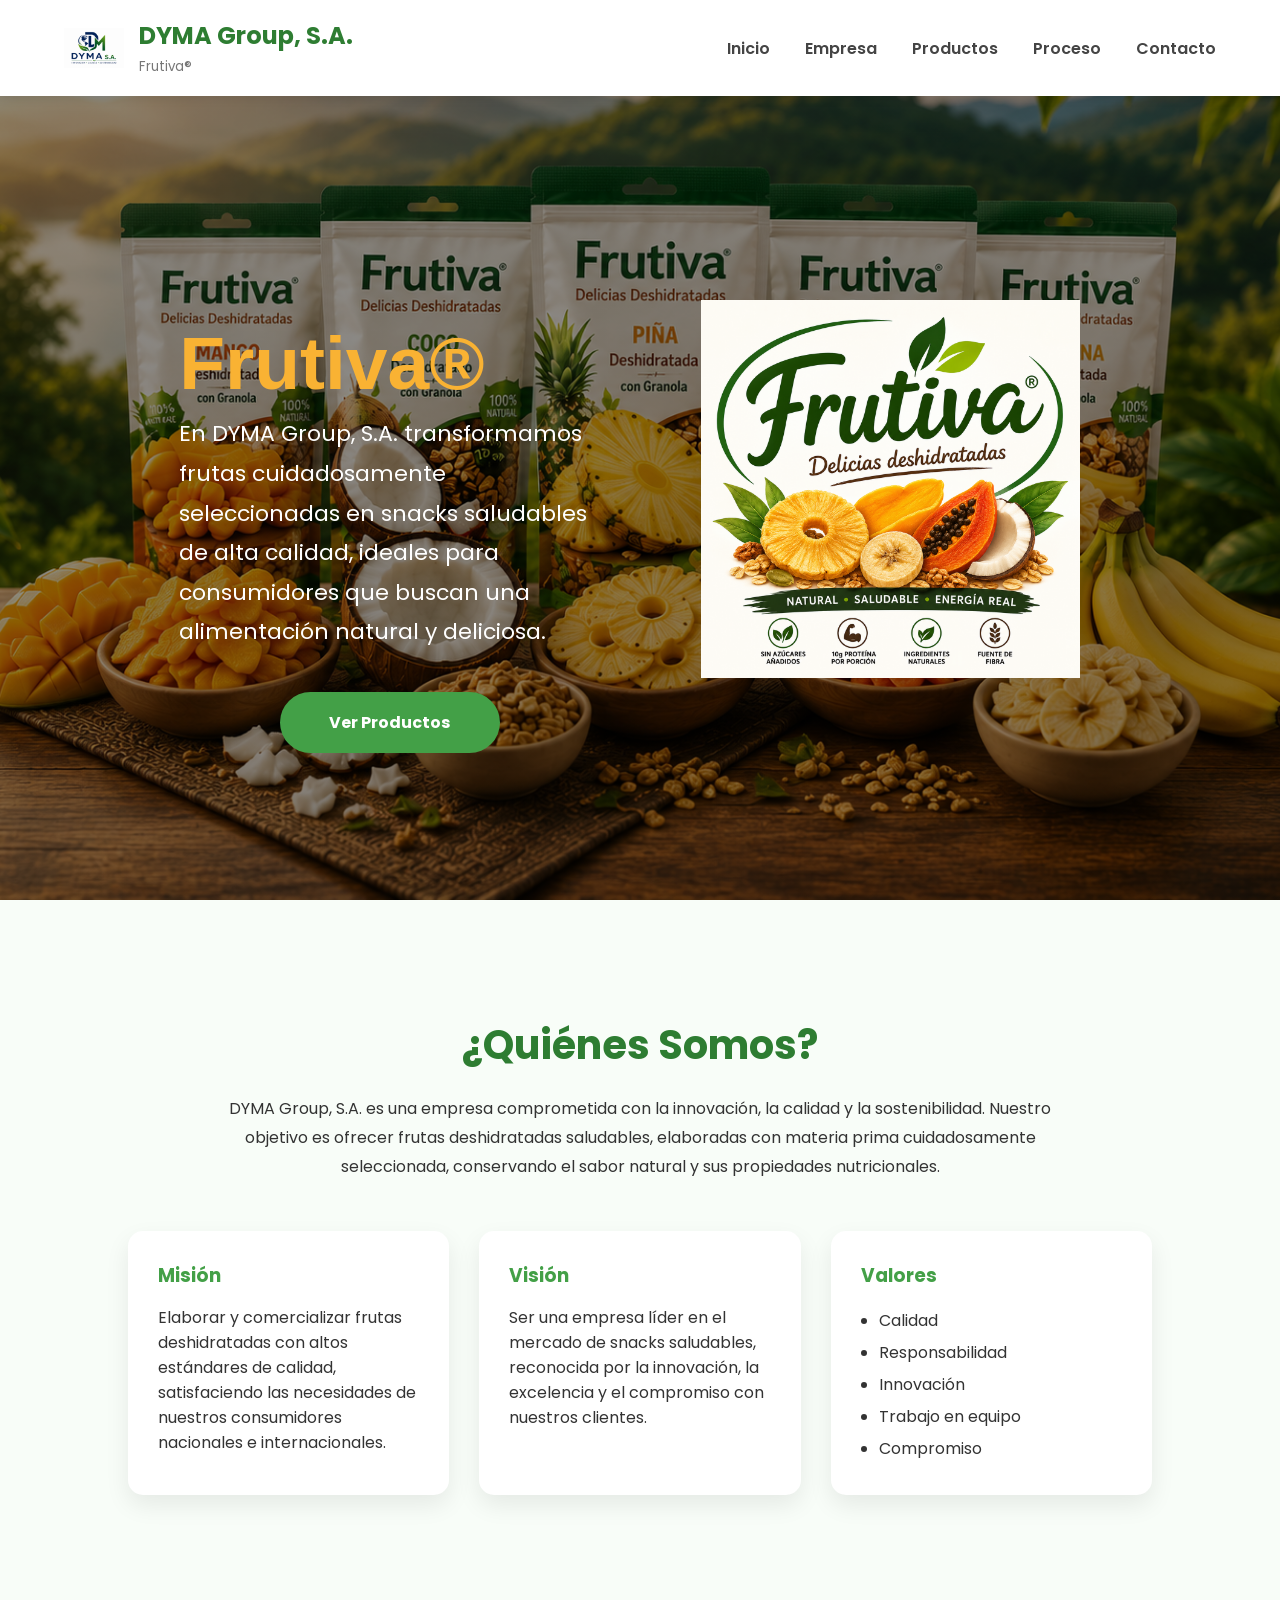
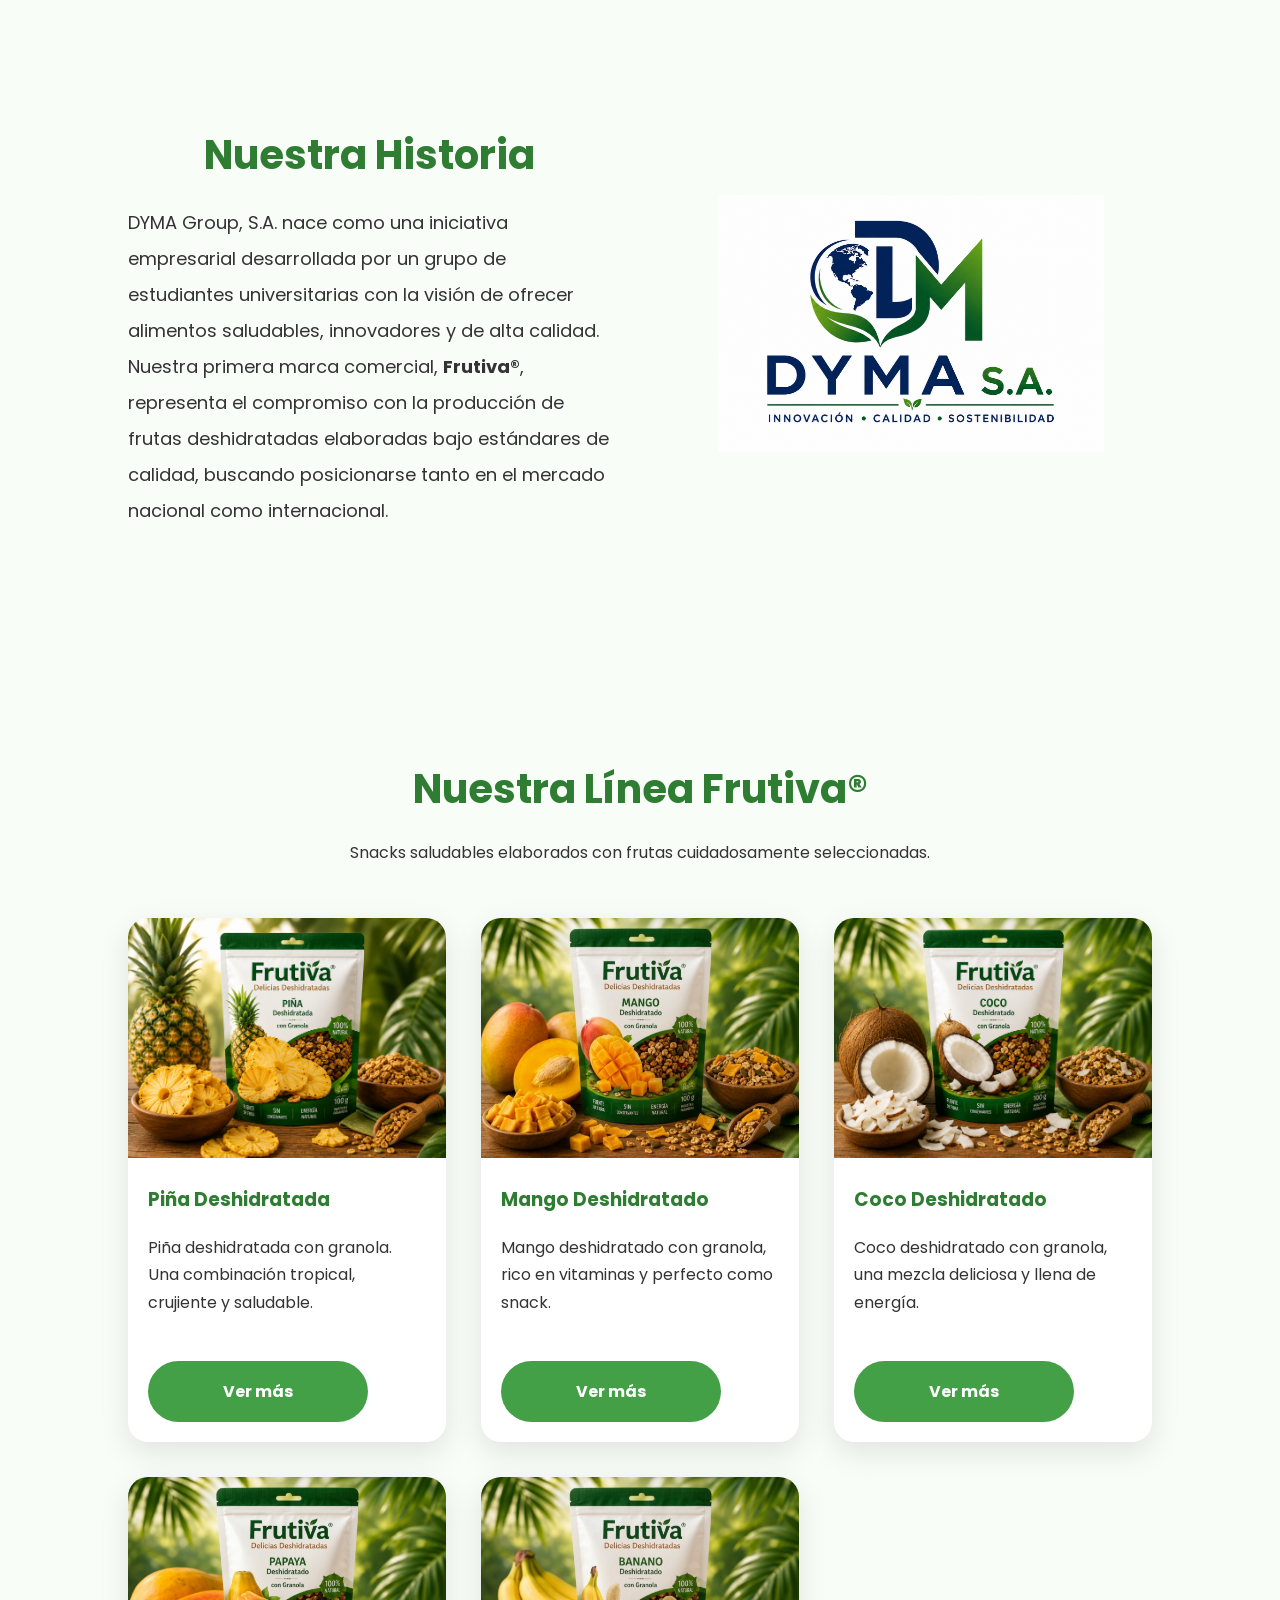
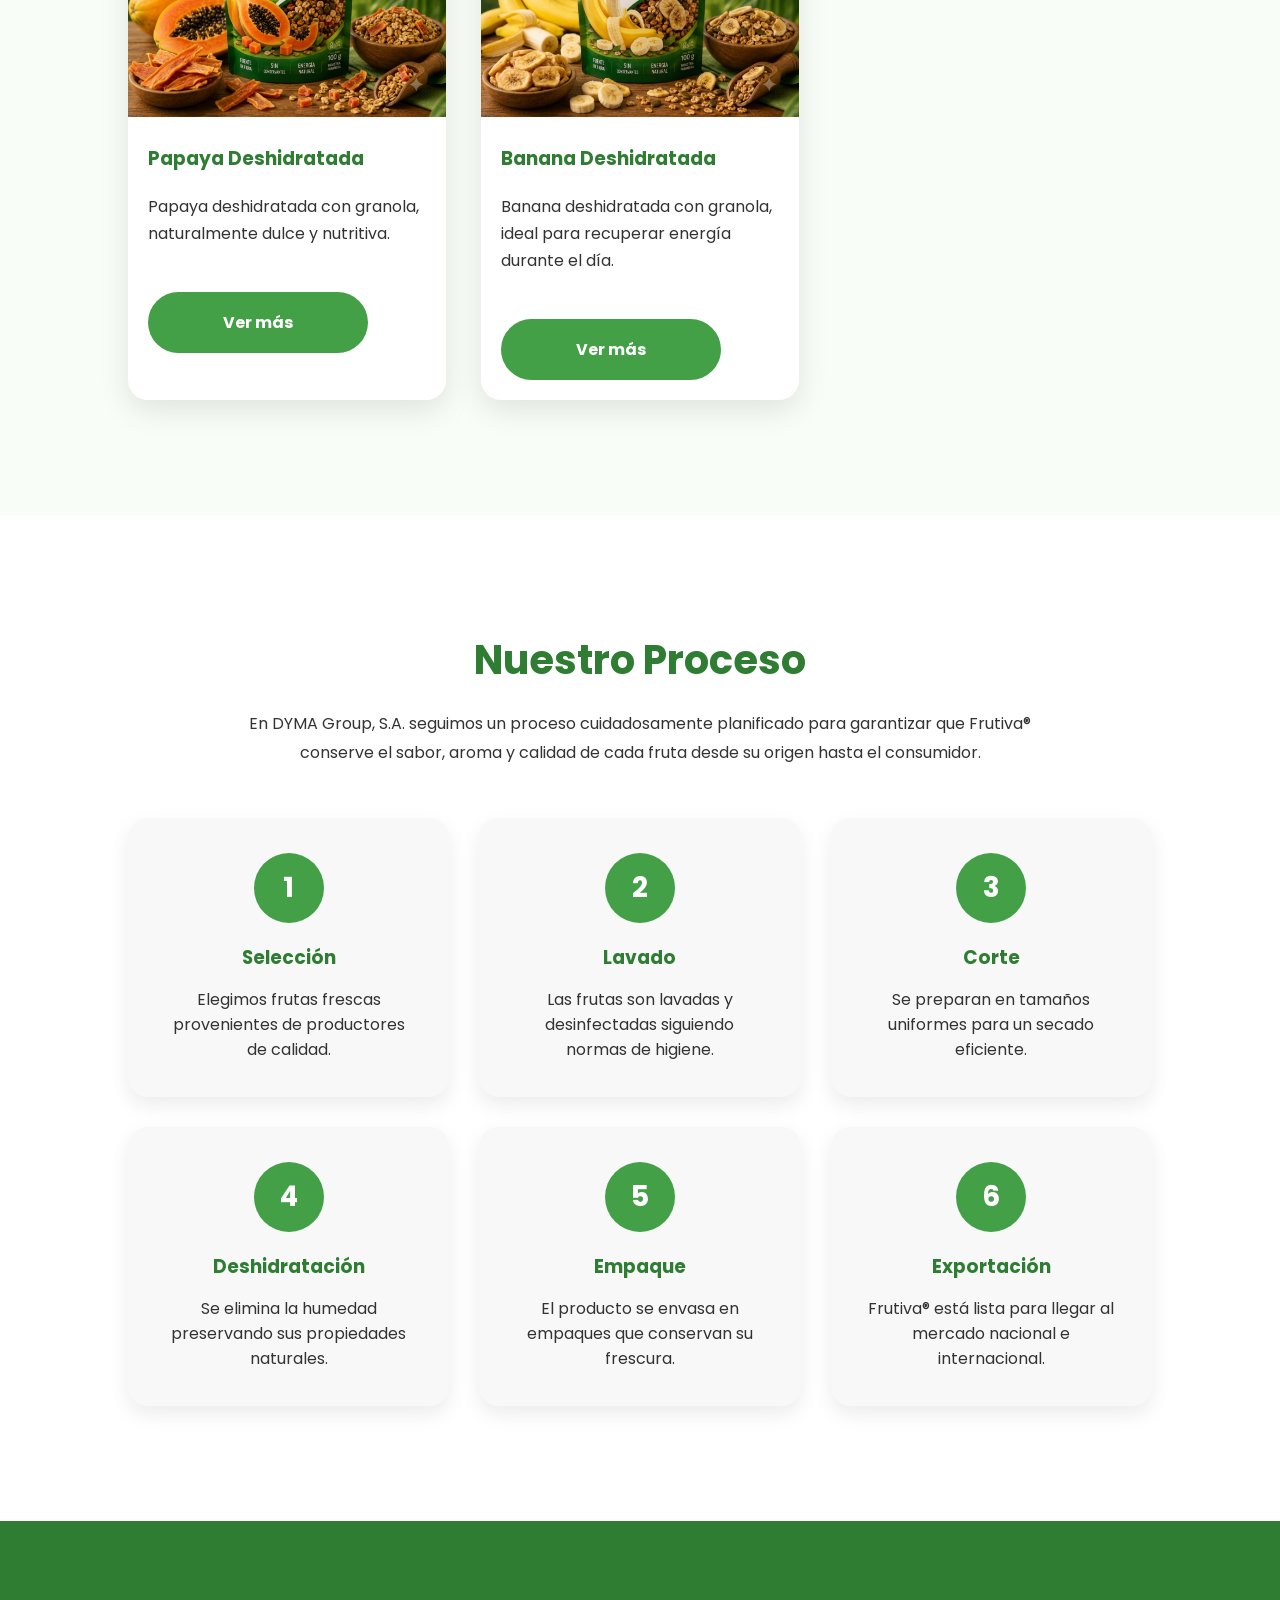
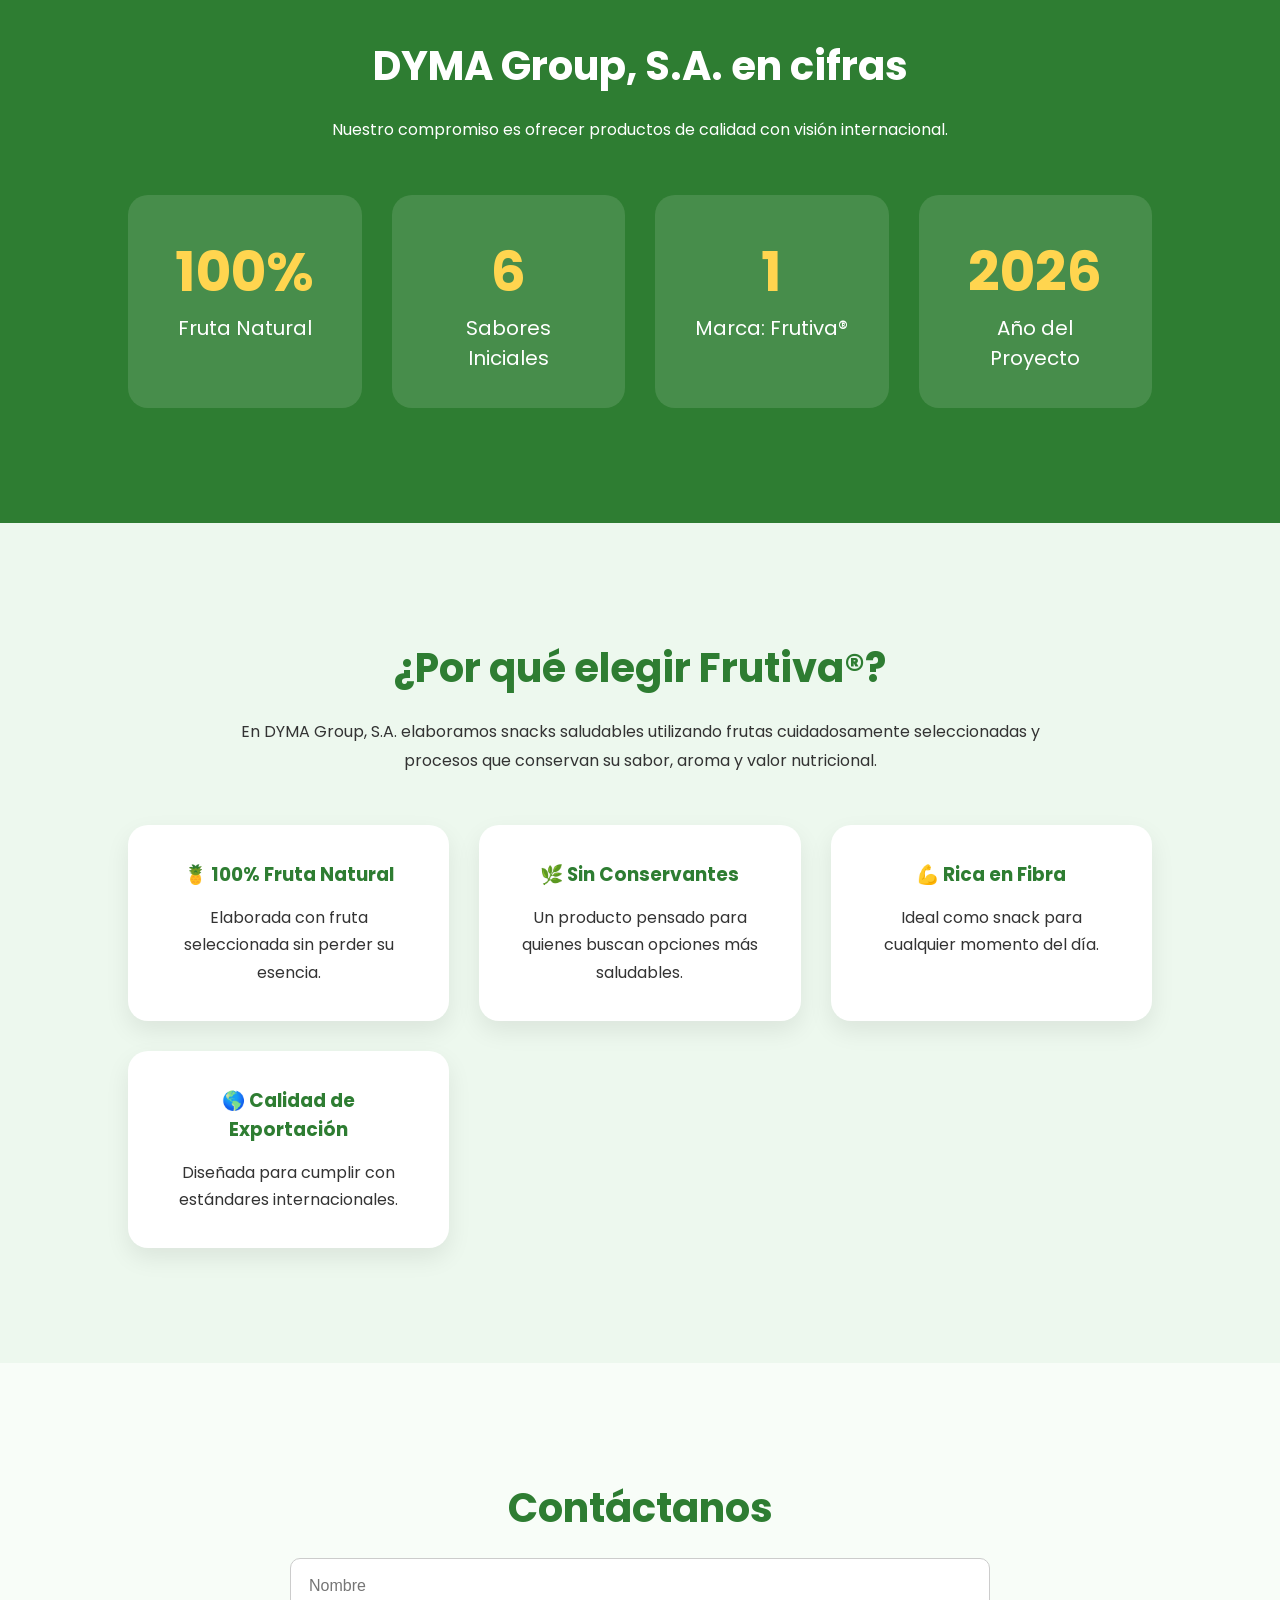
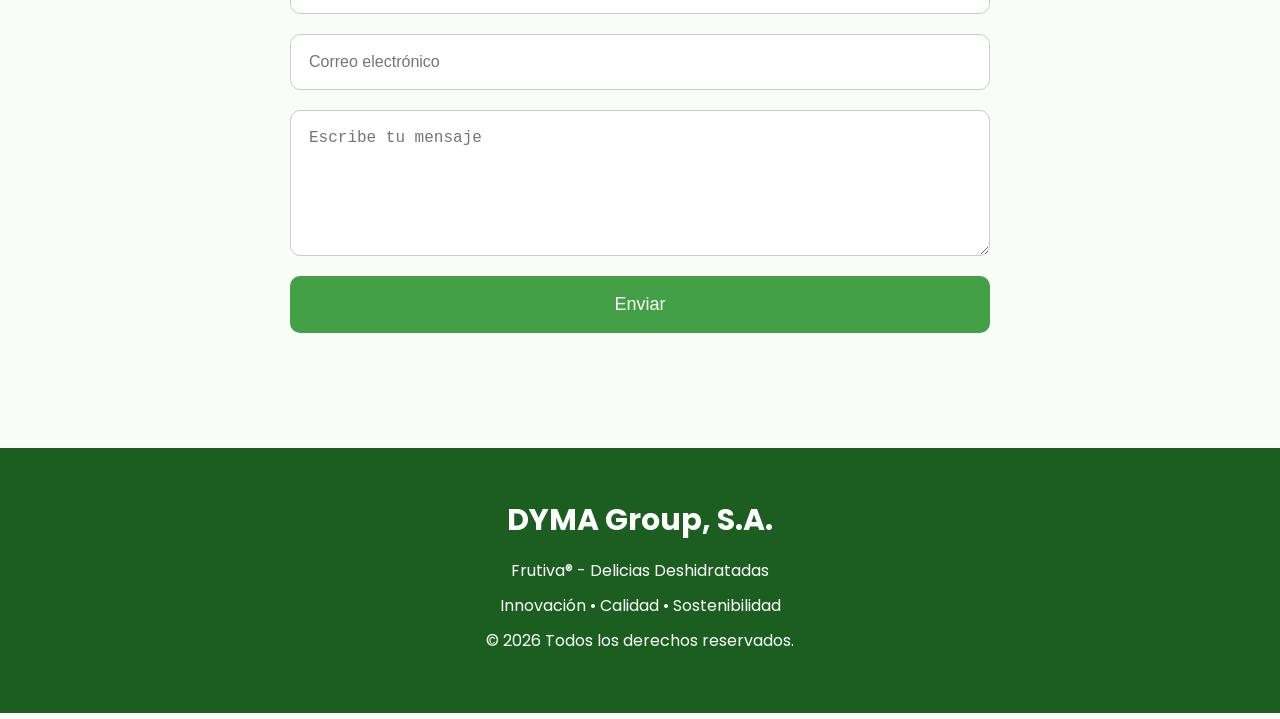
==== index.html @ 4344ac75 "Add files via upload" ====
<!DOCTYPE html>
<html lang="es">

<head>

    <meta charset="UTF-8">
    <meta name="viewport" content="width=device-width, initial-scale=1.0">

    <title>DYMA Group, S.A.</title>

    <!-- CSS -->
    <link rel="stylesheet" href="estilo.css">

    <!-- Google Fonts -->
    <link rel="preconnect" href="https://fonts.googleapis.com">
    <link rel="preconnect" href="https://fonts.gstatic.com" crossorigin>

    <link href="https://fonts.googleapis.com/css2?family=Poppins:wght@300;400;500;600;700&display=swap" rel="stylesheet">

</head>

<body>

    <!--==================== MENÚ ====================-->

    <header>

        <nav class="navbar">

            <div class="logo">

    <img src="img/logo.png" alt="DYMA Group">

    <div>

        <h2>DYMA Group, S.A.</h2>

        <small>Frutiva®</small>

    </div>

</div>
            </div>

            <ul>

<li><a href="#inicio">Inicio</a></li>

<li><a href="#empresa">Empresa</a></li>

<li><a href="#productos">Productos</a></li>

<li><a href="#proceso">Proceso</a></li>

<li><a href="#contacto">Contacto</a></li>

</ul>

        </nav>

    </header>

    <!--==================== HERO ====================-->

    <section class="hero" id="inicio">

    <div class="hero-contenido">

        <div class="hero-texto">

            <h1>Frutiva®</h1>

            <p>

                En DYMA Group, S.A. transformamos frutas cuidadosamente
                seleccionadas en snacks saludables de alta calidad,
                ideales para consumidores que buscan una alimentación
                natural y deliciosa.

            </p>

            <div class="hero-botones">

                <a href="#productos" class="boton">
                    Ver Productos
                </a>

            </div>

        </div>

        <div class="hero-imagen">

            <img src="img/Frutiva.png" alt="Logo DYMA">

        </div>

    </div>

</section>

    <!--==================== EMPRESA ====================-->

    <section class="empresa" id="empresa">

        <h2>¿Quiénes Somos?</h2>

        <p>

            DYMA Group, S.A. es una empresa comprometida con la innovación,
            la calidad y la sostenibilidad.

            Nuestro objetivo es ofrecer frutas deshidratadas saludables,
            elaboradas con materia prima cuidadosamente seleccionada,
            conservando el sabor natural y sus propiedades nutricionales.

        </p>

        <div class="contenedor">

            <div class="caja">

                <h3>Misión</h3>

                <p>

                    Elaborar y comercializar frutas deshidratadas con altos
                    estándares de calidad, satisfaciendo las necesidades de
                    nuestros consumidores nacionales e internacionales.

                </p>

            </div>

            <div class="caja">

                <h3>Visión</h3>

                <p>

                    Ser una empresa líder en el mercado de snacks saludables,
                    reconocida por la innovación, la excelencia y el compromiso
                    con nuestros clientes.

                </p>

            </div>

            <div class="caja">

                <h3>Valores</h3>

                <ul>

                    <li>Calidad</li>

                    <li>Responsabilidad</li>

                    <li>Innovación</li>

                    <li>Trabajo en equipo</li>

                    <li>Compromiso</li>

                </ul>

            </div>

        </div>

    </section><!--==================== HISTORIA ====================-->

<section class="historia">

    <div class="historia-texto">

        <h2>Nuestra Historia</h2>

        <p>

            DYMA Group, S.A. nace como una iniciativa empresarial desarrollada
            por un grupo de estudiantes universitarias con la visión de
            ofrecer alimentos saludables, innovadores y de alta calidad.

            Nuestra primera marca comercial, <strong>Frutiva®</strong>,
            representa el compromiso con la producción de frutas
            deshidratadas elaboradas bajo estándares de calidad, buscando
            posicionarse tanto en el mercado nacional como internacional.

        </p>

    </div>

    <div class="historia-imagen">

        <img src="img/logo.png" alt="DYMA Group">

    </div>

</section>

    <!--==================== PRODUCTOS ====================-->

    <section class="productos" id="productos">

    <h2>Nuestra Línea Frutiva®</h2>

    <p class="subtitulo">
        Snacks saludables elaborados con frutas cuidadosamente seleccionadas.
    </p>

    <div class="productos-grid">

    <div class="producto-card">
        <img src="img/pina.png" alt="Piña Deshidratada">
        <h3>Piña Deshidratada</h3>
        <p>Piña deshidratada con granola. Una combinación tropical, crujiente y saludable.</p>
        <a href="javascript:void(0)" class="boton">Ver más</a>
    </div>

    <div class="producto-card">
        <img src="img/mango.png" alt="Mango Deshidratado">
        <h3>Mango Deshidratado</h3>
        <p>Mango deshidratado con granola, rico en vitaminas y perfecto como snack.</p>
        <a href="javascript:void(0)" class="boton">Ver más</a>
    </div>

    <div class="producto-card">
        <img src="img/coco.png" alt="Coco Deshidratado">
        <h3>Coco Deshidratado</h3>
        <p>Coco deshidratado con granola, una mezcla deliciosa y llena de energía.</p>
        <a href="javascript:void(0)" class="boton">Ver más</a>
    </div>

    <div class="producto-card">
        <img src="img/papaya.png" alt="Papaya Deshidratada">
        <h3>Papaya Deshidratada</h3>
        <p>Papaya deshidratada con granola, naturalmente dulce y nutritiva.</p>
        <a href="javascript:void(0)" class="boton">Ver más</a>
    </div>

    <div class="producto-card">
        <img src="img/banana.png" alt="Banana Deshidratada">
        <h3>Banana Deshidratada</h3>
        <p>Banana deshidratada con granola, ideal para recuperar energía durante el día.</p>
        <a href="javascript:void(0)" class="boton">Ver más</a>
    </div>

</div>

</section><!--==================== PROCESO ====================-->
    
<section class="proceso" id="proceso">
    <h2>Nuestro Proceso</h2>

    <p>
        En DYMA Group, S.A. seguimos un proceso cuidadosamente planificado
        para garantizar que Frutiva® conserve el sabor, aroma y calidad
        de cada fruta desde su origen hasta el consumidor.
    </p>

    <div class="timeline">

        <div class="paso">
            <div class="numero">1</div>
            <h3>Selección</h3>
            <p>Elegimos frutas frescas provenientes de productores de calidad.</p>
        </div>

        <div class="paso">
            <div class="numero">2</div>
            <h3>Lavado</h3>
            <p>Las frutas son lavadas y desinfectadas siguiendo normas de higiene.</p>
        </div>

        <div class="paso">
            <div class="numero">3</div>
            <h3>Corte</h3>
            <p>Se preparan en tamaños uniformes para un secado eficiente.</p>
        </div>

        <div class="paso">
            <div class="numero">4</div>
            <h3>Deshidratación</h3>
            <p>Se elimina la humedad preservando sus propiedades naturales.</p>
        </div>

        <div class="paso">
            <div class="numero">5</div>
            <h3>Empaque</h3>
            <p>El producto se envasa en empaques que conservan su frescura.</p>
        </div>

        <div class="paso">
            <div class="numero">6</div>
            <h3>Exportación</h3>
            <p>Frutiva® está lista para llegar al mercado nacional e internacional.</p>
        </div>

    </div>

</section><!--==================== ESTADÍSTICAS ====================-->

<section class="estadisticas">

    <h2>DYMA Group, S.A. en cifras</h2>

    <p>
        Nuestro compromiso es ofrecer productos de calidad con visión internacional.
    </p>

    <div class="estadisticas-grid">

        <div class="estadistica">
            <h3>100%</h3>
            <span>Fruta Natural</span>
        </div>

        <div class="estadistica">
            <h3>6</h3>
            <span>Sabores Iniciales</span>
        </div>

        <div class="estadistica">
            <h3>1</h3>
            <span>Marca: Frutiva®</span>
        </div>

        <div class="estadistica">
            <h3>2026</h3>
            <span>Año del Proyecto</span>
        </div>

    </div>

</section>
<!--==================== BENEFICIOS ====================-->

<section class="beneficios">

    <h2>¿Por qué elegir Frutiva®?</h2>

    <p>
        En DYMA Group, S.A. elaboramos snacks saludables utilizando frutas
        cuidadosamente seleccionadas y procesos que conservan su sabor,
        aroma y valor nutricional.
    </p>

    <div class="beneficios-grid">

        <div class="beneficio">
            <h3>🍍 100% Fruta Natural</h3>
            <p>
                Elaborada con fruta seleccionada sin perder su esencia.
            </p>
        </div>

        <div class="beneficio">
            <h3>🌿 Sin Conservantes</h3>
            <p>
                Un producto pensado para quienes buscan opciones más saludables.
            </p>
        </div>

        <div class="beneficio">
            <h3>💪 Rica en Fibra</h3>
            <p>
                Ideal como snack para cualquier momento del día.
            </p>
        </div>

        <div class="beneficio">
            <h3>🌎 Calidad de Exportación</h3>
            <p>
                Diseñada para cumplir con estándares internacionales.
            </p>
        </div>


</section>

    <!--==================== CONTACTO ====================-->

    <section class="contacto" id="contacto">

        <h2>Contáctanos</h2>

        <form>

            <input type="text" placeholder="Nombre">

            <input type="email" placeholder="Correo electrónico">

            <textarea rows="6" placeholder="Escribe tu mensaje"></textarea>

            <button>Enviar</button>

        </form>

    </section>

    <!--==================== FOOTER ====================-->

<footer>

    <h3>DYMA Group, S.A.</h3>

    <p>Frutiva® - Delicias Deshidratadas</p>

    <p>
        Innovación • Calidad • Sostenibilidad
    </p>

    <p>

        © 2026 Todos los derechos reservados.

    </p>

</footer>

</body>

</html>
---- estilo.css ----
/* ===========================
   ESTILOS GENERALES
=========================== */

*{
    margin:0;
    padding:0;
    box-sizing:border-box;
}

html{
    scroll-behavior:smooth;
}

body{
    font-family:'Poppins', sans-serif;
    background:#f8fdf8;
    color:#333;
}

/* ===========================
   MENÚ
=========================== */

header{
    position:fixed;
    top:0;
    width:100%;
    background:white;
    box-shadow:0 2px 10px rgba(0,0,0,.1);
    z-index:1000;
}

.navbar{
    width:90%;
    max-width:1200px;
    margin:auto;
    display:flex;
    justify-content:space-between;
    align-items:center;
    padding:18px 0;
}

.logo h2{
    color:#2e7d32;
}

.navbar ul{
    list-style:none;
    display:flex;
    gap:35px;
}

.navbar a{
    text-decoration:none;
    color:#444;
    font-weight:600;
    transition:.3s;
}

.navbar a:hover{
    color:#43a047;
}

/* ===========================
   HERO
=========================== */

.hero{
    height:100vh;

    padding-top:200px;

    background:
    linear-gradient(rgba(0,0,0,.45),rgba(0,0,0,.45)),
    url("img/banner.png");

    background-size:cover;
    background-position:center;

    display:flex;
    justify-content:center;
    align-items:center;
    text-align:center;

    color:white;
}

.hero-texto{
    max-width:750px;
    margin-top:90px;
}

.hero h1{

    font-family:'Montserrat', sans-serif;

    font-size:48px;

    font-weight:800;

    color:#F9B233;

    line-height:1.1;

    margin-bottom:30px;

}

.hero h2{
    color:#FFD54F;
    margin:36px 0;
}

.hero p{

    font-family:'Poppins', sans-serif;

    font-size:22px;

    line-height:1.8;

    color:#ffffff;

    max-width:620px;

    margin:0 auto;

}

.boton{

    display:inline-block;

    padding:18px 40px;

    background:#43A047;

    color:white;

    text-decoration:none;

    border-radius:40px;

    font-weight:bold;

    min-width:220px;

    text-align:center;

    transition:.3s;

}

.boton:hover{
    background:#2E7D32;
    transform:scale(1.05);
}

/* ===========================
   SECCIONES
=========================== */

section{
    padding:115px 10%;
}

section h2{
    text-align:center;
    color:#2E7D32;
    font-size:40px;
    margin-bottom:20px;
}

section>p{
    text-align:center;
    max-width:850px;
    margin:auto;
    line-height:1.8;
    margin-bottom:50px;
}

/* ===========================
   EMPRESA
=========================== */

.contenedor{
    display:grid;
    grid-template-columns:repeat(auto-fit,minmax(280px,1fr));
    gap:30px;
}

.caja{
    background:white;
    border-radius:15px;
    padding:30px;
    box-shadow:0 10px 25px rgba(0,0,0,.08);
    transition:.3s;
}

.caja:hover{
    transform:translateY(-8px);
}

.caja h3{
    color:#43A047;
    margin-bottom:15px;
}

.caja ul{
    margin-left:18px;
    line-height:2;
}

/* ===========================
   PRODUCTOS
=========================== */

.contenedor-productos{
    display:grid;
    grid-template-columns:repeat(auto-fit,minmax(220px,1fr));
    gap:30px;
}

.producto{
    background:white;
    border-radius:20px;
    padding:40px;
    text-align:center;
    font-size:55px;
    box-shadow:0 10px 25px rgba(0,0,0,.08);
    transition:.3s;
}

.producto h3{
    margin-top:20px;
    font-size:25px;
    color:#2E7D32;
}

.producto:hover{
    transform:translateY(-10px) scale(1.03);
}

/* ===========================
   CONTACTO
=========================== */

form{
    max-width:700px;
    margin:auto;
    display:flex;
    flex-direction:column;
    gap:20px;
}

input,
textarea{
    padding:18px;
    border-radius:10px;
    border:1px solid #ccc;
    font-size:16px;
}

button{
    padding:18px;
    border:none;
    background:#43A047;
    color:white;
    font-size:18px;
    border-radius:10px;
    cursor:pointer;
    transition:.3s;
}

button:hover{
    background:#2E7D32;
}

/* ===========================
   FOOTER
=========================== */

footer{
    background:#1B5E20;
    color:white;
    text-align:center;
    padding:50px 20px;
}

footer p{
    margin-top:10px;
}

/* ===========================
   RESPONSIVE
=========================== */

@media(max-width:768px){

.navbar{
    flex-direction:column;
    gap:15px;
}

.navbar ul{
    flex-wrap:wrap;
    justify-content:center;
}

.hero h1{
    font-size:50px;
}

.hero p{
    font-size:18px;
}

section h2{
    font-size:32px;
}

}

/*==========================
BENEFICIOS
==========================*/

.beneficios{

    background:#edf8ee;

}

.beneficios-grid{

    display:grid;

    grid-template-columns:repeat(auto-fit,minmax(250px,1fr));

    gap:30px;

    margin-top:50px;

}

.beneficio{

    background:white;

    padding:35px;

    border-radius:20px;

    text-align:center;

    transition:.4s;

    box-shadow:0 10px 25px rgba(0,0,0,.08);

}

.beneficio:hover{

    transform:translateY(-10px);

}

.beneficio h3{

    color:#2E7D32;

    margin-bottom:15px;

}

.beneficio p{

    line-height:1.7;

}

/*==========================
PROCESO
==========================*/

.proceso{

    background:white;

}

.timeline{

    display:grid;

    grid-template-columns:repeat(auto-fit,minmax(250px,1fr));

    gap:30px;

    margin-top:50px;

}

.paso{

    background:#f8f8f8;

    border-radius:20px;

    padding:35px;

    text-align:center;

    transition:.4s;

    box-shadow:0 8px 20px rgba(0,0,0,.08);

}

.paso:hover{

    transform:translateY(-10px);

}

.numero{

    width:70px;

    height:70px;

    margin:auto;

    border-radius:50%;

    background:#43A047;

    color:white;

    font-size:28px;

    font-weight:bold;

    display:flex;

    align-items:center;

    justify-content:center;

    margin-bottom:20px;

}

.paso h3{

    color:#2E7D32;

    margin-bottom:15px;

}

/*==========================
ESTADÍSTICAS
==========================*/

.estadisticas{

    background:#2E7D32;
    color:white;
    text-align:center;

}

.estadisticas h2{

    color:white;

}

.estadisticas-grid{

    display:grid;
    grid-template-columns:repeat(auto-fit,minmax(220px,1fr));
    gap:30px;
    margin-top:50px;

}

.estadistica{

    background:rgba(255,255,255,.12);
    padding:35px;
    border-radius:20px;
    transition:.3s;

}

.estadistica:hover{

    transform:scale(1.05);

}

.estadistica h3{

    font-size:55px;
    color:#FFD54F;

}

.estadistica span{

    font-size:20px;

}

/*==========================
LOGO
==========================*/

.logo{

    display:flex;

    align-items:center;

    gap:15px;

}

.logo img{

    width:60px;

    height:60px;

    object-fit:contain;

}

.logo small{

    color:#777;

}/*==========================
HISTORIA
==========================*/

.historia{

    display:grid;

    grid-template-columns:1fr 1fr;

    gap:60px;

    align-items:center;

}

.historia-texto p{

    line-height:2;

    font-size:18px;

}

.historia-imagen{

    text-align:center;

}

.historia-imagen img{

    width:80%;

    max-width:420px;

    transition:.4s;

}

.historia-imagen img:hover{

    transform:scale(1.05);

}

@media(max-width:768px){

.historia{

grid-template-columns:1fr;

}

}

/*==========================
NUEVO HERO
==========================*/

.hero-contenido{

    width:90%;
    max-width:1300px;

    display:grid;

    grid-template-columns:1fr 1fr;

    align-items:center;

    gap:80px;

}

.hero-texto{

    text-align:left;

}

.etiqueta{

    display:inline-block;

    background:#FFD54F;

    color:#222;

    padding:10px 20px;

    border-radius:30px;

    font-weight:600;

    margin-bottom:25px;

}

.hero-texto h1{

    font-size:75px;

    margin-bottom:10px;

}

.hero-texto h2{

    font-size:35px;

    margin-bottom:25px;

}

.hero-botones{

    display:flex;

    justify-content:center;

    gap:20px;

    margin-top:40px;

    flex-wrap:wrap;

}

.boton-secundario{

    padding:15px 35px;

    border:2px solid white;

    color:white;

    border-radius:35px;

    text-decoration:none;

    transition:.3s;

}

.boton-secundario:hover{

    background:white;

    color:#2E7D32;

}

.hero-imagen{

    text-align:center;

}

.hero-imagen img{

    width:90%;

    max-width:520px;

    animation:flotar 4s infinite ease-in-out;

}

@keyframes flotar{

0%{

transform:translateY(0);

}

50%{

transform:translateY(-15px);

}

100%{

transform:translateY(0);

}

}

@media(max-width:900px){

.hero-contenido{

grid-template-columns:1fr;

text-align:center;

}

.hero-texto{

text-align:center;

}

.hero-botones{

justify-content:center;

}

}

/*==========================
ELEGIRNOS
==========================*/

.elegirnos{

    background:#f5f7f4;

    text-align:center;

}

.elegirnos p{

    max-width:700px;

    margin:20px auto 50px;

}

.ventajas{

    display:grid;

    grid-template-columns:repeat(auto-fit,minmax(230px,1fr));

    gap:30px;

}

.ventaja{

    background:white;

    padding:35px;

    border-radius:20px;

    box-shadow:0 10px 25px rgba(0,0,0,.08);

    transition:.3s;

}

.ventaja:hover{

    transform:translateY(-10px);

}

.icono{

    font-size:50px;

    margin-bottom:20px;

}

.ventaja h3{

    color:#2E7D32;

    margin-bottom:15px;

}

/*==========================
PRODUCTOS PREMIUM
==========================*/

.subtitulo{

    text-align:center;
    margin-bottom:50px;

}

.productos-grid{

    display:grid;

    grid-template-columns:repeat(auto-fit,minmax(270px,1fr));

    gap:35px;

}

.producto-card{

    background:white;

    border-radius:20px;

    overflow:hidden;

    box-shadow:0 10px 30px rgba(0,0,0,.10);

    transition:.4s;

}

.producto-card:hover{

    transform:translateY(-12px);

}

.producto-card img{

    width:100%;

    height:240px;

    object-fit:cover;

}

.producto-card h3{

    color:#2E7D32;

    margin:20px;

}

.producto-card p{

    margin:0 20px 25px;

    line-height:1.7;

}

.producto-card .boton{

    margin:20px;

    display:inline-block;

}

/*==========================
FOOTER
==========================*/

footer{

    background:#1B5E20;

    color:white;

    text-align:center;

    padding:50px 20px;

}

footer h3{

    margin-bottom:15px;

    font-size:30px;

}

footer p{

    margin:10px 0;

}.hero-botones{
    width: 100%;
    display: flex;
    justify-content: center;
    align-items: center;
    margin-top: 40px;
}
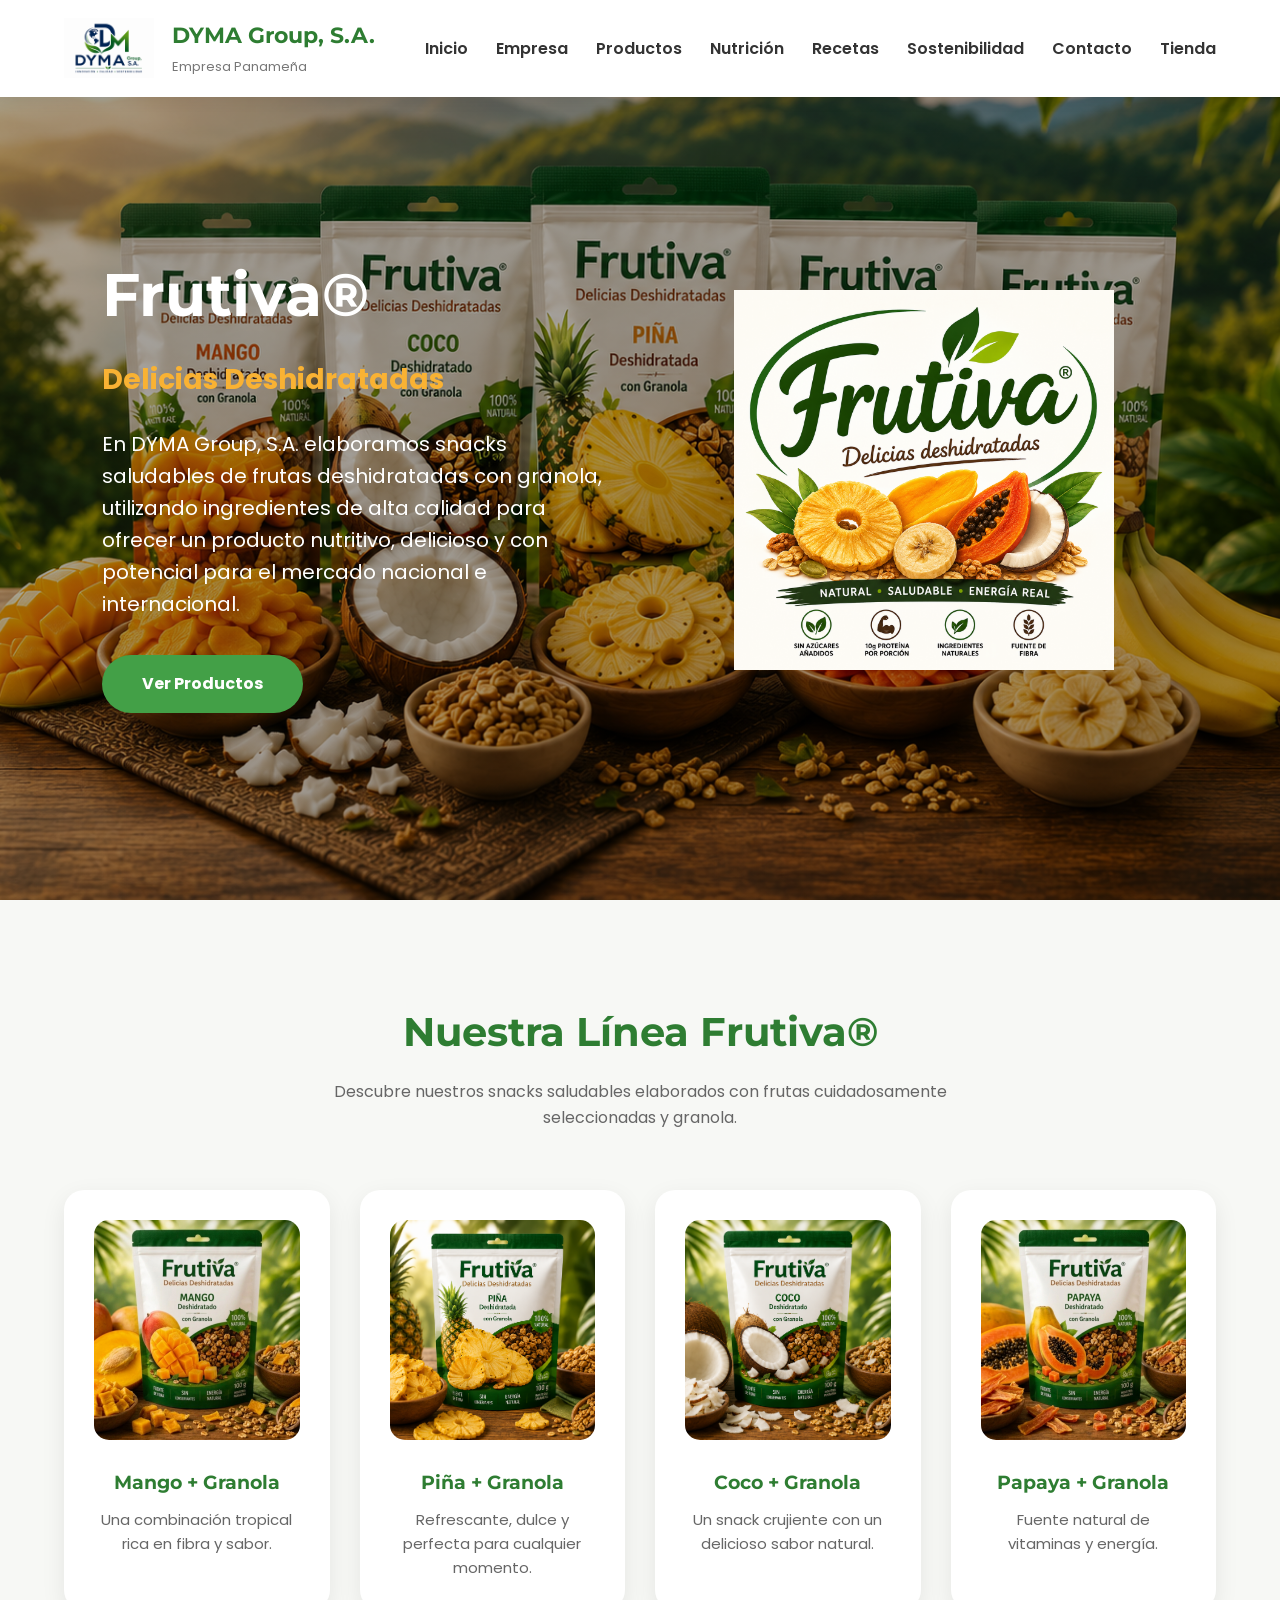
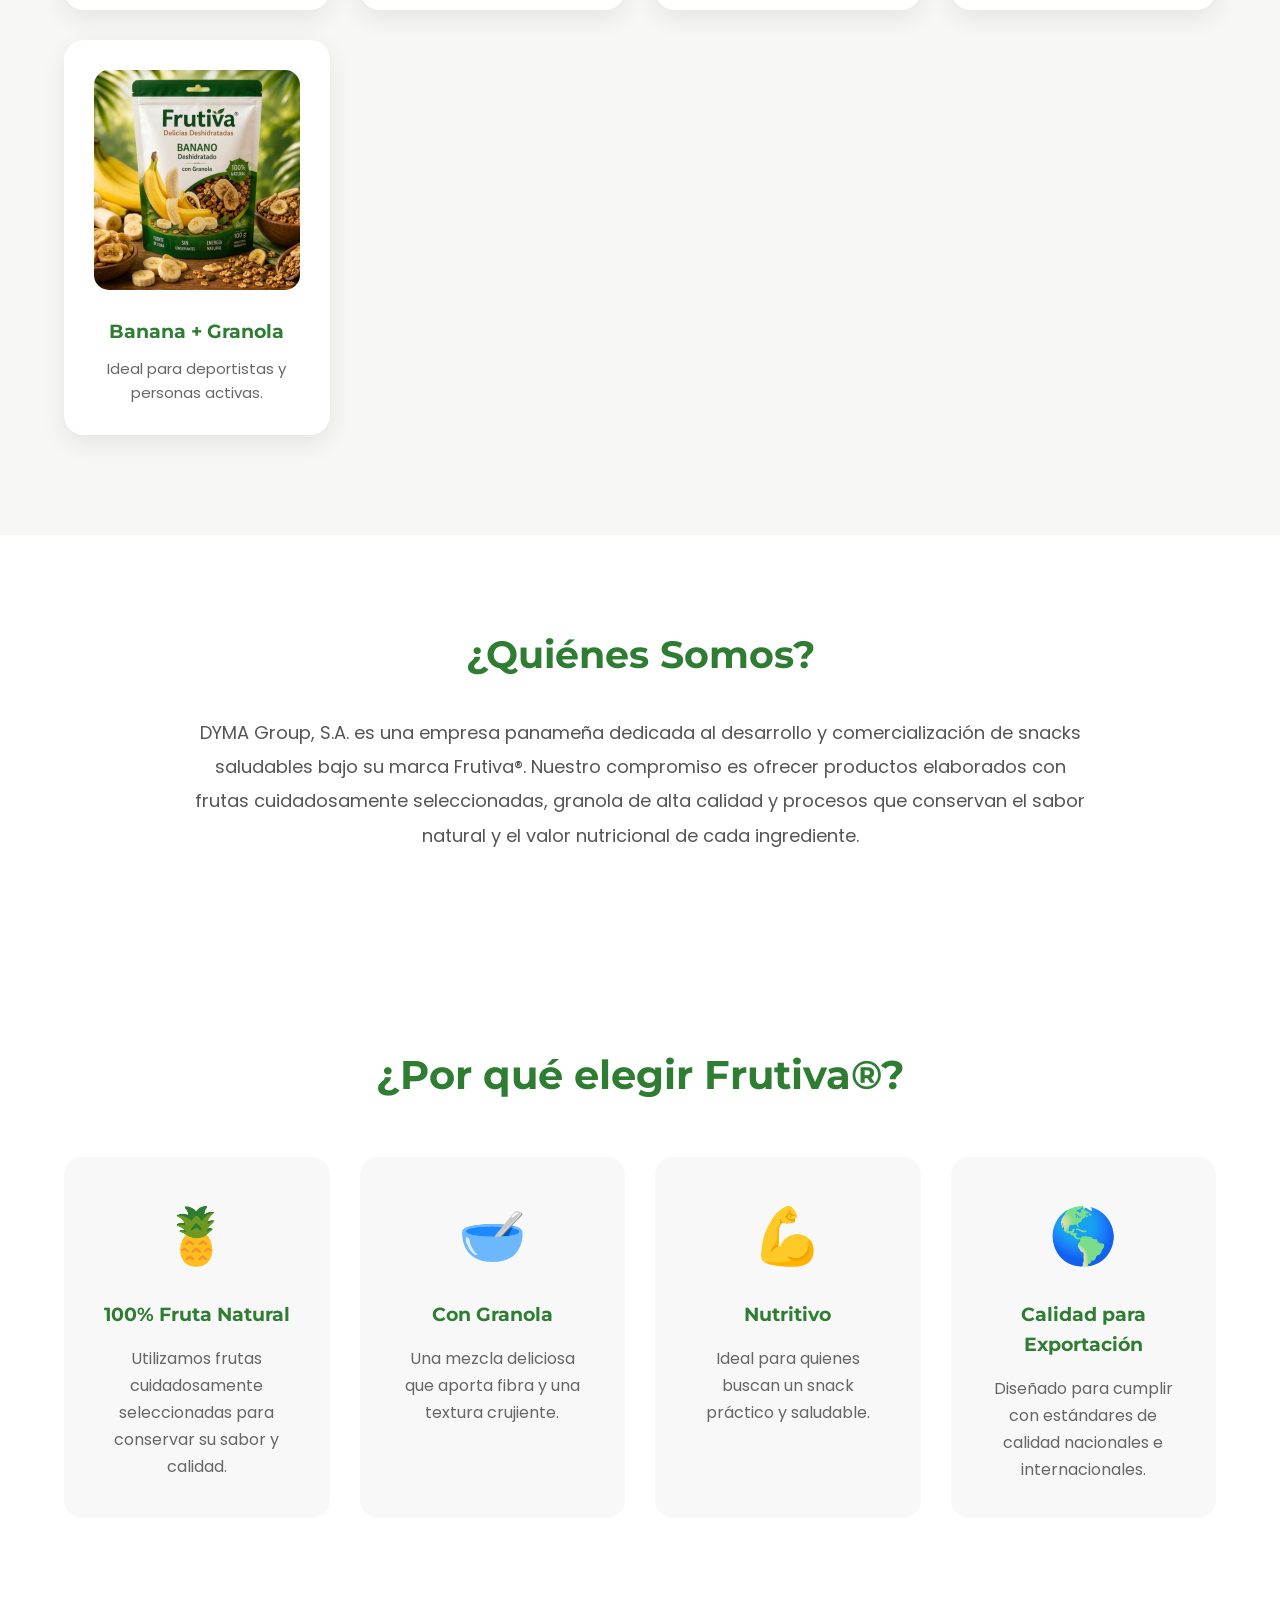
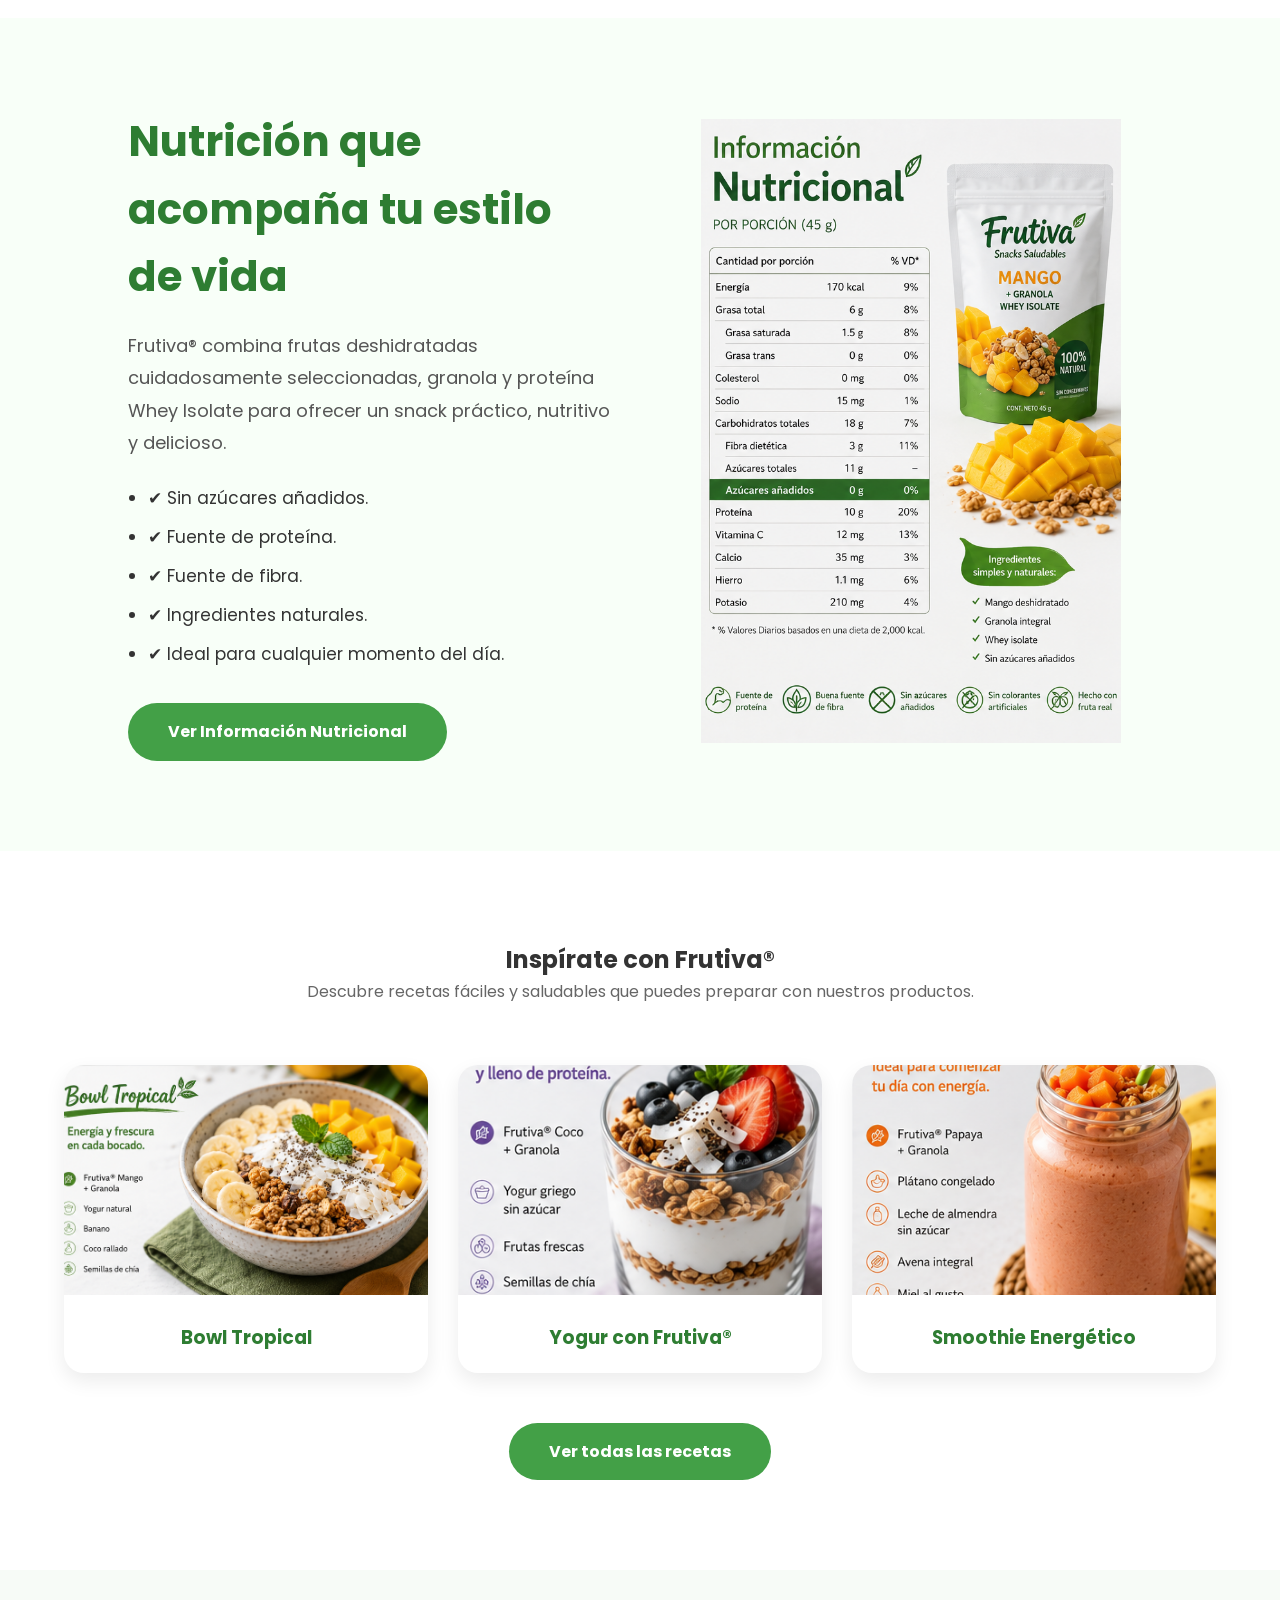
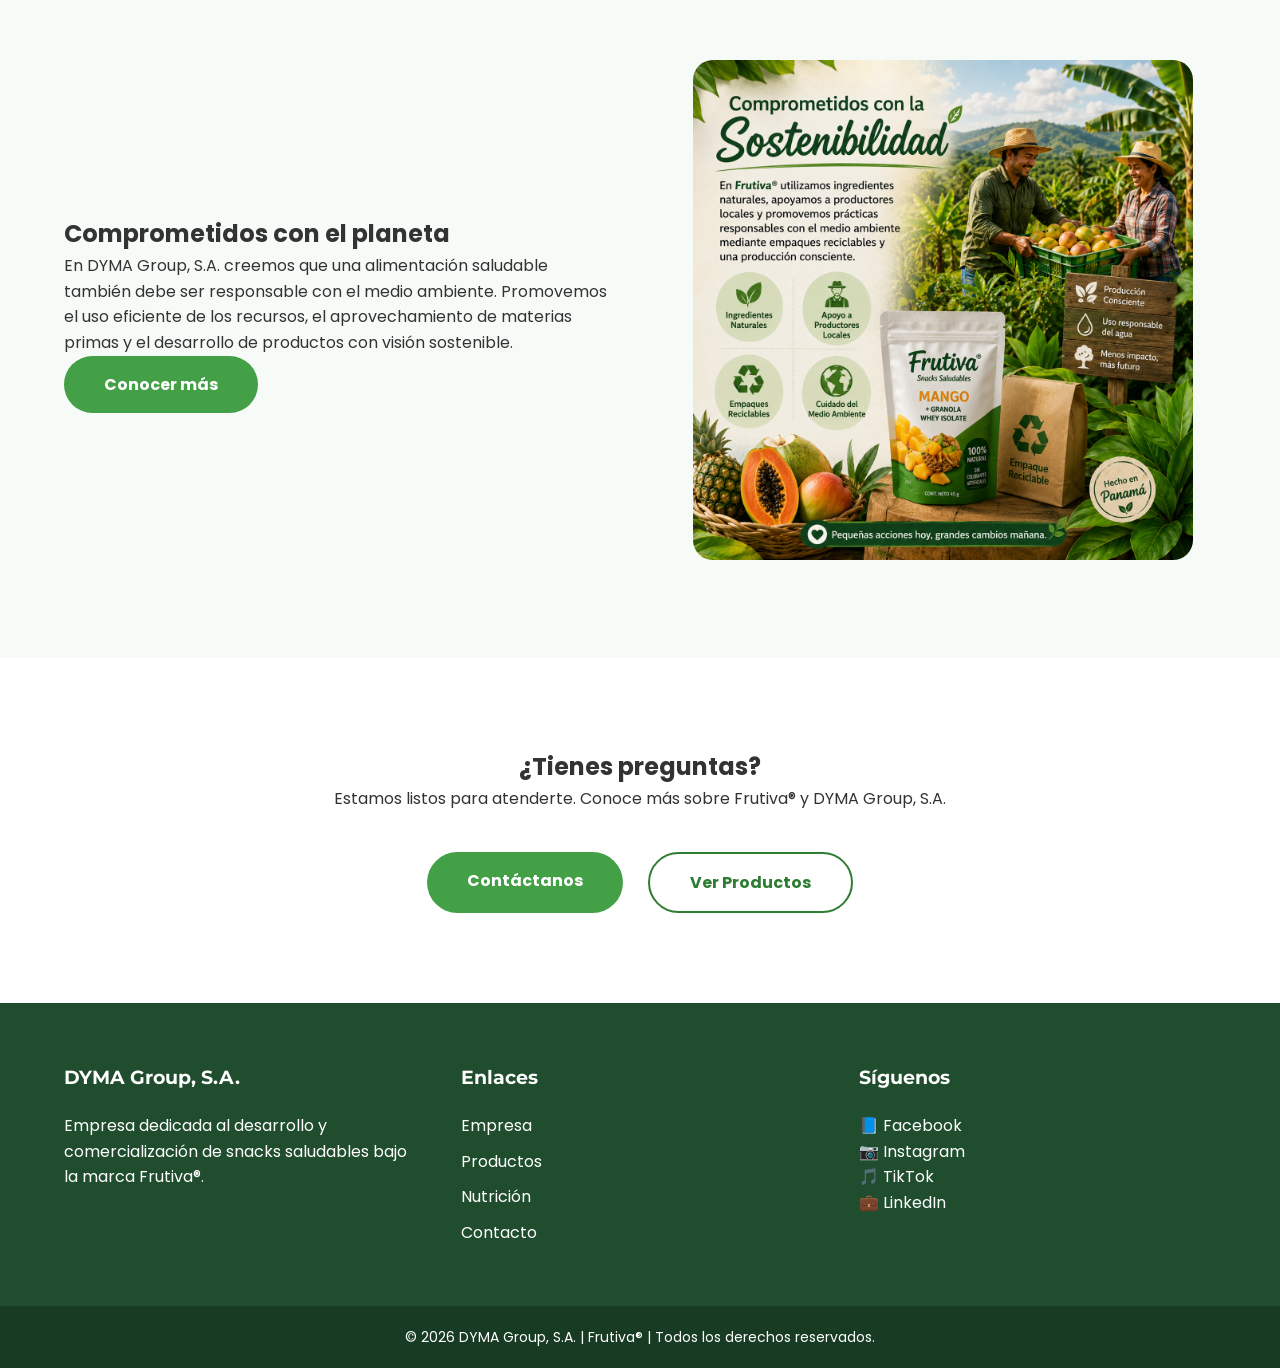
==== commit 7fa1364f: "Add files via upload correción de la pagina web DYMA 2.0" ====
--- a/index.html
+++ b/index.html
@@ -8,417 +8,382 @@
 
     <title>DYMA Group, S.A.</title>
 
-    <!-- CSS -->
     <link rel="stylesheet" href="estilo.css">
 
-    <!-- Google Fonts -->
     <link rel="preconnect" href="https://fonts.googleapis.com">
     <link rel="preconnect" href="https://fonts.gstatic.com" crossorigin>
 
-    <link href="https://fonts.googleapis.com/css2?family=Poppins:wght@300;400;500;600;700&display=swap" rel="stylesheet">
+    <link href="https://fonts.googleapis.com/css2?family=Montserrat:wght@400;600;700;800&family=Poppins:wght@300;400;500;600&display=swap" rel="stylesheet">
 
 </head>
 
 <body>
 
-    <!--==================== MENÚ ====================-->
-
-    <header>
-
-        <nav class="navbar">
-
-            <div class="logo">
-
-    <img src="img/logo.png" alt="DYMA Group">
-
-    <div>
-
-        <h2>DYMA Group, S.A.</h2>
-
-        <small>Frutiva®</small>
-
-    </div>
-
+<header>
+
+    <div class="contenedor">
+
+        <div class="logo">
+
+            <img src="img/logo.png" alt="DYMA Group">
+
+            <div>
+
+                <h2>DYMA Group, S.A.</h2>
+
+                <span>Empresa Panameña</span>
+
+            </div>
+
+        </div>
+
+        <div class="menu-toggle" id="menu-toggle">
+    ☰
 </div>
-            </div>
+
+<nav id="menu">
 
             <ul>
 
-<li><a href="#inicio">Inicio</a></li>
-
-<li><a href="#empresa">Empresa</a></li>
-
-<li><a href="#productos">Productos</a></li>
-
-<li><a href="#proceso">Proceso</a></li>
-
-<li><a href="#contacto">Contacto</a></li>
-
-</ul>
+                <li><a href="index.html">Inicio</a></li>
+
+                <li><a href="empresa.html">Empresa</a></li>
+
+                <li><a href="productos.html">Productos</a></li>
+
+                <li><a href="nutricion.html">Nutrición</a></li>
+
+                <li><a href="recetas.html">Recetas</a></li>
+
+                <li><a href="sostenibilidad.html">Sostenibilidad</a></li>
+
+                <li><a href="contacto.html">Contacto</a></li>
+
+                <li><a href="tienda.html">Tienda</a></li>
+
+            </ul>
 
         </nav>
 
-    </header>
-
-    <!--==================== HERO ====================-->
-
-    <section class="hero" id="inicio">
-
-    <div class="hero-contenido">
-
-        <div class="hero-texto">
-
-            <h1>Frutiva®</h1>
+    </div>
+
+</header>
+
+<section class="hero">
+
+    <div class="hero-texto">
+
+        <h1>Frutiva®</h1>
+
+        <h3>Delicias Deshidratadas</h3>
+
+        <p>
+
+            En DYMA Group, S.A. elaboramos snacks saludables de frutas
+            deshidratadas con granola, utilizando ingredientes de alta
+            calidad para ofrecer un producto nutritivo, delicioso y con
+            potencial para el mercado nacional e internacional.
+
+        </p>
+
+        <a href="productos.html" class="boton">
+
+            Ver Productos
+
+        </a>
+
+    </div>
+
+    <div class="hero-imagen">
+
+        <img src="img/frutiva.png" alt="Frutiva">
+
+    </div>
+
+</section>
+
+<section class="destacados">
+
+    <div class="contenedor">
+
+        <h2>Nuestra Línea Frutiva®</h2>
+
+        <p class="subtitulo">
+            Descubre nuestros snacks saludables elaborados con frutas cuidadosamente seleccionadas y granola.
+        </p>
+
+        <div class="cards">
+
+            <div class="card">
+                <img src="img/mango.png" alt="Mango">
+                <h3>Mango + Granola</h3>
+                <p>Una combinación tropical rica en fibra y sabor.</p>
+            </div>
+
+            <div class="card">
+                <img src="img/pina.png" alt="Piña">
+                <h3>Piña + Granola</h3>
+                <p>Refrescante, dulce y perfecta para cualquier momento.</p>
+            </div>
+
+            <div class="card">
+                <img src="img/coco.png" alt="Coco">
+                <h3>Coco + Granola</h3>
+                <p>Un snack crujiente con un delicioso sabor natural.</p>
+            </div>
+
+            <div class="card">
+                <img src="img/papaya.png" alt="Papaya">
+                <h3>Papaya + Granola</h3>
+                <p>Fuente natural de vitaminas y energía.</p>
+            </div>
+
+            <div class="card">
+                <img src="img/banana.png" alt="Banana">
+                <h3>Banana + Granola</h3>
+                <p>Ideal para deportistas y personas activas.</p>
+            </div>
+
+        </div>
+
+    </div>
+
+</section>
+
+<section class="empresa-home">
+
+    <div class="contenedor">
+
+        <h2>¿Quiénes Somos?</h2>
+
+        <p>
+
+            DYMA Group, S.A. es una empresa panameña dedicada al desarrollo
+            y comercialización de snacks saludables bajo su marca Frutiva®.
+
+            Nuestro compromiso es ofrecer productos elaborados con frutas
+            cuidadosamente seleccionadas, granola de alta calidad y procesos
+            que conservan el sabor natural y el valor nutricional de cada ingrediente.
+
+        </p>
+
+    </div>
+
+</section>
+
+<section class="beneficios">
+
+    <div class="contenedor">
+
+        <h2>¿Por qué elegir Frutiva®?</h2>
+
+        <div class="beneficios-grid">
+
+            <div class="beneficio-card">
+                <div class="icono">🍍</div>
+                <h3>100% Fruta Natural</h3>
+                <p>Utilizamos frutas cuidadosamente seleccionadas para conservar su sabor y calidad.</p>
+            </div>
+
+            <div class="beneficio-card">
+                <div class="icono">🥣</div>
+                <h3>Con Granola</h3>
+                <p>Una mezcla deliciosa que aporta fibra y una textura crujiente.</p>
+            </div>
+
+            <div class="beneficio-card">
+                <div class="icono">💪</div>
+                <h3>Nutritivo</h3>
+                <p>Ideal para quienes buscan un snack práctico y saludable.</p>
+            </div>
+
+            <div class="beneficio-card">
+                <div class="icono">🌎</div>
+                <h3>Calidad para Exportación</h3>
+                <p>Diseñado para cumplir con estándares de calidad nacionales e internacionales.</p>
+            </div>
+        </div>
+
+    </div>
+
+</section>
+
+<section class="nutricion-home">
+
+    <div class="nutricion-texto">
+        <h2>Nutrición que acompaña tu estilo de vida</h2>
+
+        <p>
+            Frutiva® combina frutas deshidratadas cuidadosamente seleccionadas,
+            granola y proteína Whey Isolate para ofrecer un snack práctico,
+            nutritivo y delicioso.
+        </p>
+
+        <ul>
+            <li>✔ Sin azúcares añadidos.</li>
+            <li>✔ Fuente de proteína.</li>
+            <li>✔ Fuente de fibra.</li>
+            <li>✔ Ingredientes naturales.</li>
+            <li>✔ Ideal para cualquier momento del día.</li>
+        </ul>
+
+        <a href="nutricion.html" class="boton">Ver Información Nutricional</a>
+
+    </div>
+
+    <div class="nutricion-img">
+        <img src="img/frutiva-info.png" alt="Información Nutricional Frutiva">
+    </div>
+
+</section>
+
+<section class="inicio-recetas">
+
+    <div class="contenedor">
+
+        <h2>Inspírate con Frutiva®</h2>
+
+        <p class="subtitulo">
+            Descubre recetas fáciles y saludables que puedes preparar con nuestros productos.
+        </p>
+
+        <div class="recetas-grid">
+
+            <div class="receta-item">
+                <img src="img/receta1.png" alt="Bowl Tropical">
+                <h3>Bowl Tropical</h3>
+            </div>
+
+            <div class="receta-item">
+                <img src="img/receta2.png" alt="Yogur con Frutiva">
+                <h3>Yogur con Frutiva®</h3>
+            </div>
+
+            <div class="receta-item">
+                <img src="img/receta3.png" alt="Smoothie">
+                <h3>Smoothie Energético</h3>
+            </div>
+
+        </div>
+
+        <a href="recetas.html" class="boton">
+            Ver todas las recetas
+        </a>
+
+    </div>
+
+</section>
+
+<section class="inicio-sostenibilidad">
+
+    <div class="contenedor">
+
+        <div class="texto">
+
+            <h2>Comprometidos con el planeta</h2>
 
             <p>
 
-                En DYMA Group, S.A. transformamos frutas cuidadosamente
-                seleccionadas en snacks saludables de alta calidad,
-                ideales para consumidores que buscan una alimentación
-                natural y deliciosa.
+                En DYMA Group, S.A. creemos que una alimentación saludable también debe ser responsable con el medio ambiente. Promovemos el uso eficiente de los recursos, el aprovechamiento de materias primas y el desarrollo de productos con visión sostenible.
 
             </p>
 
-            <div class="hero-botones">
-
-                <a href="#productos" class="boton">
-                    Ver Productos
-                </a>
-
-            </div>
-
-        </div>
-
-        <div class="hero-imagen">
-
-            <img src="img/Frutiva.png" alt="Logo DYMA">
-
-        </div>
-
-    </div>
-
-</section>
-
-    <!--==================== EMPRESA ====================-->
-
-    <section class="empresa" id="empresa">
-
-        <h2>¿Quiénes Somos?</h2>
+            <a href="sostenibilidad.html" class="boton">
+                Conocer más
+            </a>
+
+        </div>
+
+        <div class="imagen">
+
+            <img src="img/sostenibilidad.png" alt="Sostenibilidad">
+
+        </div>
+
+    </div>
+
+</section>
+
+<section class="inicio-contacto">
+
+    <div class="contenedor">
+
+        <h2>¿Tienes preguntas?</h2>
 
         <p>
 
-            DYMA Group, S.A. es una empresa comprometida con la innovación,
-            la calidad y la sostenibilidad.
-
-            Nuestro objetivo es ofrecer frutas deshidratadas saludables,
-            elaboradas con materia prima cuidadosamente seleccionada,
-            conservando el sabor natural y sus propiedades nutricionales.
-
-        </p>
-
-        <div class="contenedor">
-
-            <div class="caja">
-
-                <h3>Misión</h3>
-
-                <p>
-
-                    Elaborar y comercializar frutas deshidratadas con altos
-                    estándares de calidad, satisfaciendo las necesidades de
-                    nuestros consumidores nacionales e internacionales.
-
-                </p>
-
-            </div>
-
-            <div class="caja">
-
-                <h3>Visión</h3>
-
-                <p>
-
-                    Ser una empresa líder en el mercado de snacks saludables,
-                    reconocida por la innovación, la excelencia y el compromiso
-                    con nuestros clientes.
-
-                </p>
-
-            </div>
-
-            <div class="caja">
-
-                <h3>Valores</h3>
-
-                <ul>
-
-                    <li>Calidad</li>
-
-                    <li>Responsabilidad</li>
-
-                    <li>Innovación</li>
-
-                    <li>Trabajo en equipo</li>
-
-                    <li>Compromiso</li>
-
-                </ul>
-
-            </div>
-
-        </div>
-
-    </section><!--==================== HISTORIA ====================-->
-
-<section class="historia">
-
-    <div class="historia-texto">
-
-        <h2>Nuestra Historia</h2>
-
-        <p>
-
-            DYMA Group, S.A. nace como una iniciativa empresarial desarrollada
-            por un grupo de estudiantes universitarias con la visión de
-            ofrecer alimentos saludables, innovadores y de alta calidad.
-
-            Nuestra primera marca comercial, <strong>Frutiva®</strong>,
-            representa el compromiso con la producción de frutas
-            deshidratadas elaboradas bajo estándares de calidad, buscando
-            posicionarse tanto en el mercado nacional como internacional.
-
-        </p>
-
-    </div>
-
-    <div class="historia-imagen">
-
-        <img src="img/logo.png" alt="DYMA Group">
-
-    </div>
-
-</section>
-
-    <!--==================== PRODUCTOS ====================-->
-
-    <section class="productos" id="productos">
-
-    <h2>Nuestra Línea Frutiva®</h2>
-
-    <p class="subtitulo">
-        Snacks saludables elaborados con frutas cuidadosamente seleccionadas.
-    </p>
-
-    <div class="productos-grid">
-
-    <div class="producto-card">
-        <img src="img/pina.png" alt="Piña Deshidratada">
-        <h3>Piña Deshidratada</h3>
-        <p>Piña deshidratada con granola. Una combinación tropical, crujiente y saludable.</p>
-        <a href="javascript:void(0)" class="boton">Ver más</a>
-    </div>
-
-    <div class="producto-card">
-        <img src="img/mango.png" alt="Mango Deshidratado">
-        <h3>Mango Deshidratado</h3>
-        <p>Mango deshidratado con granola, rico en vitaminas y perfecto como snack.</p>
-        <a href="javascript:void(0)" class="boton">Ver más</a>
-    </div>
-
-    <div class="producto-card">
-        <img src="img/coco.png" alt="Coco Deshidratado">
-        <h3>Coco Deshidratado</h3>
-        <p>Coco deshidratado con granola, una mezcla deliciosa y llena de energía.</p>
-        <a href="javascript:void(0)" class="boton">Ver más</a>
-    </div>
-
-    <div class="producto-card">
-        <img src="img/papaya.png" alt="Papaya Deshidratada">
-        <h3>Papaya Deshidratada</h3>
-        <p>Papaya deshidratada con granola, naturalmente dulce y nutritiva.</p>
-        <a href="javascript:void(0)" class="boton">Ver más</a>
-    </div>
-
-    <div class="producto-card">
-        <img src="img/banana.png" alt="Banana Deshidratada">
-        <h3>Banana Deshidratada</h3>
-        <p>Banana deshidratada con granola, ideal para recuperar energía durante el día.</p>
-        <a href="javascript:void(0)" class="boton">Ver más</a>
-    </div>
-
-</div>
-
-</section><!--==================== PROCESO ====================-->
-    
-<section class="proceso" id="proceso">
-    <h2>Nuestro Proceso</h2>
-
-    <p>
-        En DYMA Group, S.A. seguimos un proceso cuidadosamente planificado
-        para garantizar que Frutiva® conserve el sabor, aroma y calidad
-        de cada fruta desde su origen hasta el consumidor.
-    </p>
-
-    <div class="timeline">
-
-        <div class="paso">
-            <div class="numero">1</div>
-            <h3>Selección</h3>
-            <p>Elegimos frutas frescas provenientes de productores de calidad.</p>
-        </div>
-
-        <div class="paso">
-            <div class="numero">2</div>
-            <h3>Lavado</h3>
-            <p>Las frutas son lavadas y desinfectadas siguiendo normas de higiene.</p>
-        </div>
-
-        <div class="paso">
-            <div class="numero">3</div>
-            <h3>Corte</h3>
-            <p>Se preparan en tamaños uniformes para un secado eficiente.</p>
-        </div>
-
-        <div class="paso">
-            <div class="numero">4</div>
-            <h3>Deshidratación</h3>
-            <p>Se elimina la humedad preservando sus propiedades naturales.</p>
-        </div>
-
-        <div class="paso">
-            <div class="numero">5</div>
-            <h3>Empaque</h3>
-            <p>El producto se envasa en empaques que conservan su frescura.</p>
-        </div>
-
-        <div class="paso">
-            <div class="numero">6</div>
-            <h3>Exportación</h3>
-            <p>Frutiva® está lista para llegar al mercado nacional e internacional.</p>
-        </div>
-
-    </div>
-
-</section><!--==================== ESTADÍSTICAS ====================-->
-
-<section class="estadisticas">
-
-    <h2>DYMA Group, S.A. en cifras</h2>
-
-    <p>
-        Nuestro compromiso es ofrecer productos de calidad con visión internacional.
-    </p>
-
-    <div class="estadisticas-grid">
-
-        <div class="estadistica">
-            <h3>100%</h3>
-            <span>Fruta Natural</span>
-        </div>
-
-        <div class="estadistica">
-            <h3>6</h3>
-            <span>Sabores Iniciales</span>
-        </div>
-
-        <div class="estadistica">
-            <h3>1</h3>
-            <span>Marca: Frutiva®</span>
-        </div>
-
-        <div class="estadistica">
-            <h3>2026</h3>
-            <span>Año del Proyecto</span>
-        </div>
-
-    </div>
-
-</section>
-<!--==================== BENEFICIOS ====================-->
-
-<section class="beneficios">
-
-    <h2>¿Por qué elegir Frutiva®?</h2>
-
-    <p>
-        En DYMA Group, S.A. elaboramos snacks saludables utilizando frutas
-        cuidadosamente seleccionadas y procesos que conservan su sabor,
-        aroma y valor nutricional.
-    </p>
-
-    <div class="beneficios-grid">
-
-        <div class="beneficio">
-            <h3>🍍 100% Fruta Natural</h3>
+            Estamos listos para atenderte. Conoce más sobre Frutiva® y DYMA Group, S.A.
+
+        </p>
+
+        <div class="contacto-botones">
+
+            <a href="contacto.html" class="boton">
+                Contáctanos
+            </a>
+
+            <a href="productos.html" class="boton boton-secundario">
+                Ver Productos
+            </a>
+
+        </div>
+
+    </div>
+
+</section>
+
+<footer>
+
+    <div class="contenedor footer-grid">
+
+        <div>
+
+            <h3>DYMA Group, S.A.</h3>
+
             <p>
-                Elaborada con fruta seleccionada sin perder su esencia.
+                Empresa dedicada al desarrollo y comercialización de snacks saludables bajo la marca Frutiva®.
             </p>
-        </div>
-
-        <div class="beneficio">
-            <h3>🌿 Sin Conservantes</h3>
-            <p>
-                Un producto pensado para quienes buscan opciones más saludables.
-            </p>
-        </div>
-
-        <div class="beneficio">
-            <h3>💪 Rica en Fibra</h3>
-            <p>
-                Ideal como snack para cualquier momento del día.
-            </p>
-        </div>
-
-        <div class="beneficio">
-            <h3>🌎 Calidad de Exportación</h3>
-            <p>
-                Diseñada para cumplir con estándares internacionales.
-            </p>
-        </div>
-
-
-</section>
-
-    <!--==================== CONTACTO ====================-->
-
-    <section class="contacto" id="contacto">
-
-        <h2>Contáctanos</h2>
-
-        <form>
-
-            <input type="text" placeholder="Nombre">
-
-            <input type="email" placeholder="Correo electrónico">
-
-            <textarea rows="6" placeholder="Escribe tu mensaje"></textarea>
-
-            <button>Enviar</button>
-
-        </form>
-
-    </section>
-
-    <!--==================== FOOTER ====================-->
-
-<footer>
-
-    <h3>DYMA Group, S.A.</h3>
-
-    <p>Frutiva® - Delicias Deshidratadas</p>
-
-    <p>
-        Innovación • Calidad • Sostenibilidad
-    </p>
-
-    <p>
-
-        © 2026 Todos los derechos reservados.
-
-    </p>
+
+        </div>
+
+        <div>
+
+            <h3>Enlaces</h3>
+
+            <ul>
+
+                <li><a href="empresa.html">Empresa</a></li>
+                <li><a href="productos.html">Productos</a></li>
+                <li><a href="nutricion.html">Nutrición</a></li>
+                <li><a href="contacto.html">Contacto</a></li>
+
+            </ul>
+
+        </div>
+
+        <div>
+
+            <h3>Síguenos</h3>
+
+            <p>📘 Facebook</p>
+            <p>📷 Instagram</p>
+            <p>🎵 TikTok</p>
+            <p>💼 LinkedIn</p>
+
+        </div>
+
+    </div>
+
+    <div class="copyright">
+
+        © 2026 DYMA Group, S.A. | Frutiva® | Todos los derechos reservados.
+
+    </div>
 
 </footer>
 
+<script src="script.js"></script>
+
 </body>
 
 </html>
--- a/estilo.css
+++ b/estilo.css
@@ -1,5 +1,5 @@
 /* ===========================
-   ESTILOS GENERALES
+   RESET
 =========================== */
 
 *{
@@ -13,53 +13,102 @@
 }
 
 body{
-    font-family:'Poppins', sans-serif;
-    background:#f8fdf8;
+    font-family:'Poppins',sans-serif;
+    background:#f7f8f5;
     color:#333;
+    line-height:1.6;
 }
 
 /* ===========================
-   MENÚ
+   CONTENEDOR
 =========================== */
 
-header{
-    position:fixed;
-    top:0;
-    width:100%;
-    background:white;
-    box-shadow:0 2px 10px rgba(0,0,0,.1);
-    z-index:1000;
-}
-
-.navbar{
+.contenedor{
     width:90%;
     max-width:1200px;
     margin:auto;
+}
+
+/* ===========================
+   HEADER
+=========================== */
+
+header{
+    width:100%;
+    background:#ffffff;
+    position:fixed;
+    top:0;
+    left:0;
+    z-index:1000;
+    box-shadow:0 2px 15px rgba(0,0,0,.08);
+}
+
+header .contenedor{
     display:flex;
     justify-content:space-between;
     align-items:center;
     padding:18px 0;
 }
 
+.logo{
+    display:flex;
+    align-items:center;
+    gap:18px;
+    min-width:360px;
+}
+
+.logo-texto{
+    white-space:nowrap;
+}
+
+.logo-texto h1{
+    font-size:20px;
+    color:#2E7D32;
+    margin:0;
+    font-weight:700;
+}
+
+.logo-texto p{
+    margin-top:5px;
+    color:#666;
+    font-size:18px;
+}
+
+.logo img{
+    width:90px;
+    height:auto;
+}
+
 .logo h2{
-    color:#2e7d32;
-}
-
-.navbar ul{
+    font-family:'Montserrat',sans-serif;
+    font-size:22px;
+    color:#2E7D32;
+}
+
+.logo span{
+    color:#777;
+    font-size:13px;
+}
+
+/* ===========================
+   MENU
+=========================== */
+
+nav ul{
+    display:flex;
     list-style:none;
-    display:flex;
-    gap:35px;
-}
-
-.navbar a{
+    gap:28px;
+}
+
+nav a{
     text-decoration:none;
-    color:#444;
+    color:#333;
     font-weight:600;
     transition:.3s;
 }
 
-.navbar a:hover{
-    color:#43a047;
+nav a:hover{
+    color:#43A047;
 }
 
 /* ===========================
@@ -67,870 +116,1134 @@
 =========================== */
 
 .hero{
-    height:100vh;
-
-    padding-top:200px;
+
+    min-height:100vh;
 
     background:
-    linear-gradient(rgba(0,0,0,.45),rgba(0,0,0,.45)),
+    linear-gradient(rgba(0,0,0,.35),rgba(0,0,0,.35)),
     url("img/banner.png");
 
     background-size:cover;
     background-position:center;
 
+    display:grid;
+    grid-template-columns:1fr 1fr;
+
+    align-items:center;
+
+    padding:120px 8% 60px;
+
+    gap:60px;
+
+}
+
+.hero-texto h1{
+
+    font-family:'Montserrat',sans-serif;
+
+    font-size:60px;
+
+    color:#fff;
+
+    margin-bottom:15px;
+
+}
+
+.hero-texto h3{
+
+    color:#F9B233;
+
+    font-size:28px;
+
+    margin-bottom:25px;
+
+}
+
+.hero-texto p{
+
+    color:white;
+
+    font-size:20px;
+
+    margin-bottom:35px;
+
+    max-width:550px;
+
+}
+
+.hero-imagen{
+
     display:flex;
+
     justify-content:center;
-    align-items:center;
-    text-align:center;
+
+}
+
+.hero-imagen img{
+
+    width:380px;
+
+    max-width:100%;
+
+}
+
+/* ===========================
+   BOTONES
+=========================== */
+
+.boton{
+
+    display:inline-block;
+
+    background:#43A047;
 
     color:white;
-}
-
-.hero-texto{
-    max-width:750px;
-    margin-top:90px;
-}
-
-.hero h1{
-
-    font-family:'Montserrat', sans-serif;
-
-    font-size:48px;
-
-    font-weight:800;
-
-    color:#F9B233;
-
-    line-height:1.1;
+
+    padding:16px 40px;
+
+    border-radius:40px;
+
+    text-decoration:none;
+
+    font-weight:bold;
+
+    transition:.3s;
+
+}
+
+.boton:hover{
+
+    background:#2E7D32;
+
+    transform:translateY(-3px);
+
+}
+
+/* ===========================
+   EMPRESA HOME
+=========================== */
+
+.empresa-home{
+
+    padding:90px 8%;
+
+    background:white;
+
+}
+
+.empresa-home h2{
+
+    font-family:'Montserrat',sans-serif;
+
+    text-align:center;
+
+    color:#2E7D32;
+
+    font-size:38px;
 
     margin-bottom:30px;
 
 }
 
-.hero h2{
-    color:#FFD54F;
-    margin:36px 0;
-}
-
-.hero p{
-
-    font-family:'Poppins', sans-serif;
-
-    font-size:22px;
-
-    line-height:1.8;
-
-    color:#ffffff;
-
-    max-width:620px;
-
-    margin:0 auto;
-
-}
-
-.boton{
-
-    display:inline-block;
-
-    padding:18px 40px;
-
-    background:#43A047;
-
-    color:white;
-
-    text-decoration:none;
-
-    border-radius:40px;
-
-    font-weight:bold;
-
-    min-width:220px;
-
-    text-align:center;
-
-    transition:.3s;
-
-}
-
-.boton:hover{
-    background:#2E7D32;
-    transform:scale(1.05);
+.empresa-home p{
+
+    max-width:900px;
+
+    margin:auto;
+
+    text-align:center;
+
+    font-size:18px;
+
+    color:#555;
+
+    line-height:1.9;
+
 }
 
 /* ===========================
-   SECCIONES
+   PRODUCTOS DESTACADOS
 =========================== */
 
-section{
-    padding:115px 10%;
-}
-
-section h2{
-    text-align:center;
+.destacados{
+    padding:100px 0;
+    background:#f7f8f5;
+}
+
+.destacados h2{
+    text-align:center;
+    font-family:'Montserrat',sans-serif;
+    font-size:40px;
     color:#2E7D32;
-    font-size:40px;
-    margin-bottom:20px;
-}
-
-section>p{
-    text-align:center;
-    max-width:850px;
-    margin:auto;
-    line-height:1.8;
-    margin-bottom:50px;
-}
-
-/* ===========================
-   EMPRESA
-=========================== */
-
-.contenedor{
-    display:grid;
-    grid-template-columns:repeat(auto-fit,minmax(280px,1fr));
-    gap:30px;
-}
-
-.caja{
-    background:white;
-    border-radius:15px;
-    padding:30px;
-    box-shadow:0 10px 25px rgba(0,0,0,.08);
-    transition:.3s;
-}
-
-.caja:hover{
-    transform:translateY(-8px);
-}
-
-.caja h3{
-    color:#43A047;
     margin-bottom:15px;
 }
 
-.caja ul{
-    margin-left:18px;
-    line-height:2;
-}
-
-/* ===========================
-   PRODUCTOS
-=========================== */
-
-.contenedor-productos{
+.subtitulo{
+    text-align:center;
+    max-width:700px;
+    margin:0 auto 60px;
+    color:#666;
+}
+
+.cards{
     display:grid;
     grid-template-columns:repeat(auto-fit,minmax(220px,1fr));
     gap:30px;
 }
 
-.producto{
+.card{
     background:white;
     border-radius:20px;
-    padding:40px;
-    text-align:center;
+    padding:30px;
+    text-align:center;
+    box-shadow:0 8px 25px rgba(0,0,0,.08);
+    transition:.3s;
+}
+
+.card:hover{
+    transform:translateY(-10px);
+}
+
+.card img{
+    width:150px;
+    height:150px;
+    object-fit:contain;
+    margin-bottom:20px;
+}
+
+.card h3{
+    color:#2E7D32;
+    margin-bottom:10px;
+    font-family:'Montserrat',sans-serif;
+}
+
+.card p{
+    color:#666;
+    font-size:15px;
+}
+
+/*===========================
+ BENEFICIOS
+===========================*/
+
+.beneficios{
+    padding:100px 0;
+    background:white;
+}
+
+.beneficios h2{
+    text-align:center;
+    font-family:'Montserrat',sans-serif;
+    color:#2E7D32;
+    font-size:40px;
+    margin-bottom:15px;
+}
+
+.beneficios-grid{
+    display:grid;
+    grid-template-columns:repeat(auto-fit,minmax(250px,1fr));
+    gap:30px;
+    margin-top:50px;
+}
+
+.beneficio-card{
+    background:#f8f8f8;
+    border-radius:18px;
+    padding:35px;
+    text-align:center;
+    transition:.3s;
+}
+
+.beneficio-card:hover{
+    transform:translateY(-8px);
+    box-shadow:0 10px 30px rgba(0,0,0,.10);
+}
+
+.icono{
     font-size:55px;
-    box-shadow:0 10px 25px rgba(0,0,0,.08);
+    margin-bottom:20px;
+}
+
+.beneficio-card h3{
+    color:#2E7D32;
+    margin-bottom:15px;
+    font-family:'Montserrat',sans-serif;
+}
+
+.beneficio-card p{
+    color:#666;
+    line-height:1.7;
+}
+
+/*==========================
+ ESTADÍSTICAS
+==========================*/
+
+.estadisticas{
+
+    background:#2E7D32;
+
+    color:white;
+
+    padding:80px 0;
+
+}
+
+.estadisticas .contenedor{
+
+    display:grid;
+
+    grid-template-columns:repeat(auto-fit,minmax(200px,1fr));
+
+    gap:30px;
+
+    text-align:center;
+
+}
+
+.estadistica h2{
+
+    font-size:60px;
+
+    font-family:'Montserrat',sans-serif;
+
+    margin-bottom:10px;
+
+}
+
+.estadistica p{
+
+    font-size:18px;
+
+}
+
+/*==========================
+ FOOTER
+==========================*/
+
+footer{
+
+    background:#1F4D2E;
+
+    color:white;
+
+    padding-top:60px;
+
+}
+
+.footer-grid{
+
+    display:grid;
+
+    grid-template-columns:repeat(auto-fit,minmax(250px,1fr));
+
+    gap:40px;
+
+    padding-bottom:50px;
+
+}
+
+.footer-grid h3{
+
+    margin-bottom:20px;
+
+    font-family:'Montserrat',sans-serif;
+
+}
+
+.footer-grid ul{
+
+    list-style:none;
+
+}
+
+.footer-grid li{
+
+    margin-bottom:10px;
+
+}
+
+.footer-grid a{
+
+    color:white;
+
+    text-decoration:none;
+
+}
+
+.footer-grid a:hover{
+
+    color:#F9B233;
+
+}
+
+.copyright{
+
+    text-align:center;
+
+    background:#183B23;
+
+    padding:20px;
+
+    font-size:14px;
+
+}
+
+/*=========================
+BANNER INTERNO
+=========================*/
+
+.banner-pagina{
+
+    margin-top:90px;
+
+    background:linear-gradient(rgba(46,125,50,.85),rgba(46,125,50,.85));
+
+    color:white;
+
+    padding:90px 0;
+
+    text-align:center;
+
+}
+
+.banner-pagina h1{
+
+    font-family:'Montserrat',sans-serif;
+
+    font-size:48px;
+
+    margin-bottom:20px;
+
+}
+
+.banner-pagina p{
+
+    font-size:20px;
+
+}
+
+/*=============================
+CATÁLOGO
+==============================*/
+
+.catalogo{
+
+padding:100px 0;
+
+background:#f7f8f5;
+
+}
+
+.catalogo h2{
+
+text-align:center;
+
+font-size:42px;
+
+font-family:'Montserrat',sans-serif;
+
+color:#2E7D32;
+
+margin-bottom:60px;
+
+}
+
+.catalogo .card{
+
+display:flex;
+
+flex-direction:column;
+
+justify-content:space-between;
+
+}
+
+.catalogo ul{
+
+list-style:none;
+
+margin:20px 0;
+
+}
+
+.catalogo li{
+
+margin-bottom:10px;
+
+color:#555;
+
+}
+
+/*=========================
+TABLA NUTRICIONAL
+=========================*/
+
+.tabla-nutricional{
+
+padding:100px 0;
+
+}
+
+.tabla-nutricional h2{
+
+text-align:center;
+
+margin-bottom:40px;
+
+color:#2E7D32;
+
+font-family:'Montserrat',sans-serif;
+
+}
+
+table{
+
+width:100%;
+
+border-collapse:collapse;
+
+background:white;
+
+box-shadow:0 5px 20px rgba(0,0,0,.08);
+
+border-radius:10px;
+
+overflow:hidden;
+
+}
+
+th{
+
+background:#2E7D32;
+
+color:white;
+
+padding:18px;
+
+}
+
+td{
+
+padding:18px;
+
+border-bottom:1px solid #ddd;
+
+}
+
+tr:hover{
+
+background:#f2f2f2;
+
+}
+
+/*=========================
+RECETAS
+=========================*/
+
+.card img{
+
+width:100%;
+
+height:220px;
+
+object-fit:cover;
+
+border-radius:15px;
+
+margin-bottom:20px;
+
+}
+
+.nutricion-home{
+    padding:90px 10%;
+    display:flex;
+    justify-content:space-between;
+    align-items:center;
+    gap:60px;
+    background:#F8FFF8;
+    flex-wrap:wrap;
+}
+
+.nutricion-texto{
+    flex:1;
+}
+
+.nutricion-texto h2{
+    color:#2E7D32;
+    font-size:42px;
+    margin-bottom:20px;
+}
+
+.nutricion-texto p{
+    font-size:18px;
+    color:#555;
+    line-height:1.8;
+    margin-bottom:25px;
+}
+
+.nutricion-texto ul{
+    margin-bottom:35px;
+    padding-left:20px;
+}
+
+.nutricion-texto li{
+    margin-bottom:12px;
+    font-size:17px;
+}
+
+.nutricion-img{
+    flex:1;
+    text-align:center;
+}
+
+.nutricion-img img{
+    max-width:420px;
+    width:100%;
+}
+
+/*=========================
+RECETAS INICIO
+=========================*/
+
+.inicio-recetas{
+
+    padding:90px 0;
+
+    background:#fff;
+
+    text-align:center;
+
+}
+
+.recetas-grid{
+
+    display:grid;
+
+    grid-template-columns:repeat(auto-fit,minmax(280px,1fr));
+
+    gap:30px;
+
+    margin:50px 0;
+
+}
+
+.receta-item{
+
+    background:white;
+
+    border-radius:20px;
+
+    overflow:hidden;
+
+    box-shadow:0 8px 20px rgba(0,0,0,.08);
+
     transition:.3s;
-}
-
-.producto h3{
-    margin-top:20px;
-    font-size:25px;
+
+}
+
+.receta-item:hover{
+
+    transform:translateY(-8px);
+
+}
+
+.receta-item img{
+
+    width:100%;
+
+    height:230px;
+
+    object-fit:cover;
+
+}
+
+.receta-item h3{
+
+    padding:20px;
+
     color:#2E7D32;
-}
-
-.producto:hover{
-    transform:translateY(-10px) scale(1.03);
-}
-
-/* ===========================
-   CONTACTO
-=========================== */
-
-form{
-    max-width:700px;
-    margin:auto;
+
+}
+
+/*=========================
+SOSTENIBILIDAD INICIO
+=========================*/
+
+.inicio-sostenibilidad{
+
+    background:#F7FBF7;
+
+    padding:90px 0;
+
+}
+
+.inicio-sostenibilidad .contenedor{
+
+    display:flex;
+
+    align-items:center;
+
+    justify-content:space-between;
+
+    gap:60px;
+
+    flex-wrap:wrap;
+
+}
+
+.inicio-sostenibilidad .texto{
+
+    flex:1;
+
+}
+
+.inicio-sostenibilidad .imagen{
+
+    flex:1;
+
+    text-align:center;
+
+}
+
+.inicio-sostenibilidad img{
+
+    width:100%;
+
+    max-width:500px;
+
+    border-radius:20px;
+
+}
+
+/*=========================
+CONTACTO INICIO
+=========================*/
+
+.inicio-contacto{
+
+    padding:90px 0;
+
+    text-align:center;
+
+    background:white;
+
+}
+
+.contacto-botones{
+
+    display:flex;
+
+    justify-content:center;
+
+    gap:25px;
+
+    margin-top:40px;
+
+    flex-wrap:wrap;
+
+}
+
+.boton-secundario{
+
+    background:white;
+
+    color:#2E7D32;
+
+    border:2px solid #2E7D32;
+
+}
+
+/*=========================
+CONTACTO
+=========================*/
+
+.contacto-grid{
+
+display:grid;
+
+grid-template-columns:1fr 1fr;
+
+gap:50px;
+
+padding:90px 0;
+
+}
+
+.info-contacto{
+
+background:#F7FBF7;
+
+padding:40px;
+
+border-radius:20px;
+
+}
+
+.formulario{
+
+background:white;
+
+padding:40px;
+
+border-radius:20px;
+
+box-shadow:0 5px 20px rgba(0,0,0,.08);
+
+}
+
+.formulario input,
+.formulario textarea{
+
+width:100%;
+
+padding:15px;
+
+margin-bottom:20px;
+
+border:1px solid #ccc;
+
+border-radius:10px;
+
+font-size:16px;
+
+font-family:Poppins,sans-serif;
+
+}
+
+.formulario button{
+
+border:none;
+
+cursor:pointer;
+
+}
+
+/*=========================
+TIENDA
+=========================*/
+
+.tienda{
+
+padding:90px 0;
+
+}
+
+.carrito-demo{
+
+padding:70px 0;
+
+text-align:center;
+
+background:#F7FBF7;
+
+}
+
+.carrito-demo h2{
+
+color:#2E7D32;
+
+margin-bottom:20px;
+
+}
+
+.carrito-demo p{
+
+margin-bottom:30px;
+
+font-size:18px;
+
+color:#555;
+
+}
+
+/* ===========================================
+   DISEÑO RESPONSIVE
+=========================================== */
+
+@media (max-width: 768px){
+
+/* HEADER */
+
+header .contenedor{
+    flex-direction: column;
+    align-items: center;
+    gap: 15px;
+}
+
+.logo{
+    margin-right:0;
+    min-width:auto;
+    justify-content:center;
+}
+
+.logo img{
+    width:70px;
+}
+
+.logo-texto{
+    text-align:center;
+}
+
+.logo-texto h1{
+    font-size:18px;
+}
+
+.logo-texto p{
+    font-size:15px;
+}
+
+/* MENÚ */
+
+nav ul{
+    flex-wrap:wrap;
+    justify-content:center;
+    gap:15px;
+}
+
+/* HERO */
+
+.hero{
+    padding:120px 20px 80px;
+    text-align:center;
+}
+
+.hero h1{
+    font-size:40px;
+}
+
+.hero p{
+    font-size:18px;
+}
+
+/* BANNER */
+
+.banner-pagina{
+    padding:120px 20px 70px;
+}
+
+.banner-pagina h1{
+    font-size:34px;
+}
+
+/* TODAS LAS SECCIONES */
+
+.contenedor{
+
+    width:90%;
+
+}
+
+/* DOS COLUMNAS → UNA COLUMNA */
+
+.nutricion-home,
+.inicio-sostenibilidad .contenedor,
+.contacto-grid{
+
     display:flex;
     flex-direction:column;
-    gap:20px;
-}
-
-input,
-textarea{
-    padding:18px;
-    border-radius:10px;
-    border:1px solid #ccc;
-    font-size:16px;
-}
-
-button{
-    padding:18px;
-    border:none;
-    background:#43A047;
-    color:white;
-    font-size:18px;
-    border-radius:10px;
+
+}
+
+/* TARJETAS */
+
+.cards,
+.productos-grid,
+.recetas-grid,
+.beneficios-grid{
+
+    grid-template-columns:1fr;
+
+}
+
+/* IMÁGENES */
+
+img{
+
+    max-width:100%;
+    height:auto;
+
+}
+
+/* BOTONES */
+
+.boton{
+
+    width:100%;
+
+    max-width:300px;
+
+}
+
+/* FOOTER */
+
+footer{
+
+    text-align:center;
+
+}
+
+}
+
+/*====================================
+MENÚ HAMBURGUESA
+====================================*/
+
+.menu-toggle{
+
+    display:none;
+
+    font-size:34px;
+
     cursor:pointer;
+
+    color:#2E7D32;
+
+}
+
+/*==============================
+RESPONSIVE
+===============================*/
+
+@media(max-width:768px){
+
+header .contenedor{
+
+    display:flex;
+
+    justify-content:space-between;
+
+    align-items:center;
+
+    flex-wrap:wrap;
+
+}
+
+.menu-toggle{
+
+    display:block;
+
+}
+
+nav{
+
+    width:100%;
+
+    display:none;
+
+    margin-top:15px;
+
+}
+
+nav.active{
+
+    display:block;
+
+}
+
+nav ul{
+
+    display:flex;
+
+    flex-direction:column;
+
+    gap:15px;
+
+    text-align:center;
+
+    padding:20px 0;
+
+}
+
+.logo{
+
+    min-width:auto;
+
+    margin-right:0;
+
+}
+
+.hero h1{
+
+    font-size:38px;
+
+}
+
+.banner-pagina h1{
+
+    font-size:34px;
+
+}
+
+.cards,
+.productos-grid,
+.recetas-grid,
+.beneficios-grid{
+
+    grid-template-columns:1fr;
+
+}
+
+.contacto-grid,
+.nutricion-home,
+.inicio-sostenibilidad .contenedor{
+
+    display:flex;
+
+    flex-direction:column;
+
+}
+
+.boton{
+
+    width:100%;
+
+    max-width:300px;
+
+}
+
+img{
+
+    max-width:100%;
+
+    height:auto;
+
+}
+
+}
+
+/*====================================
+ANIMACIONES
+====================================*/
+
+.card,
+.producto-card,
+.beneficio,
+.receta-item{
+
+    transition:.35s ease;
+
+}
+
+.card:hover,
+.producto-card:hover,
+.beneficio:hover,
+.receta-item:hover{
+
+    transform:translateY(-10px);
+
+    box-shadow:0 15px 35px rgba(0,0,0,.15);
+
+}
+
+.boton{
+
     transition:.3s;
-}
-
-button:hover{
-    background:#2E7D32;
-}
-
-/* ===========================
-   FOOTER
-=========================== */
-
-footer{
-    background:#1B5E20;
-    color:white;
-    text-align:center;
-    padding:50px 20px;
-}
-
-footer p{
-    margin-top:10px;
-}
-
-/* ===========================
-   RESPONSIVE
-=========================== */
-
-@media(max-width:768px){
-
-.navbar{
-    flex-direction:column;
-    gap:15px;
-}
-
-.navbar ul{
-    flex-wrap:wrap;
-    justify-content:center;
-}
-
-.hero h1{
-    font-size:50px;
-}
-
-.hero p{
-    font-size:18px;
-}
-
-section h2{
-    font-size:32px;
-}
-
-}
-
-/*==========================
-BENEFICIOS
-==========================*/
-
-.beneficios{
-
-    background:#edf8ee;
-
-}
-
-.beneficios-grid{
-
-    display:grid;
-
-    grid-template-columns:repeat(auto-fit,minmax(250px,1fr));
-
-    gap:30px;
-
-    margin-top:50px;
-
-}
-
-.beneficio{
-
-    background:white;
-
-    padding:35px;
-
-    border-radius:20px;
-
-    text-align:center;
-
-    transition:.4s;
-
-    box-shadow:0 10px 25px rgba(0,0,0,.08);
-
-}
-
-.beneficio:hover{
-
-    transform:translateY(-10px);
-
-}
-
-.beneficio h3{
-
-    color:#2E7D32;
-
-    margin-bottom:15px;
-
-}
-
-.beneficio p{
-
-    line-height:1.7;
-
-}
-
-/*==========================
-PROCESO
-==========================*/
-
-.proceso{
-
-    background:white;
-
-}
-
-.timeline{
-
-    display:grid;
-
-    grid-template-columns:repeat(auto-fit,minmax(250px,1fr));
-
-    gap:30px;
-
-    margin-top:50px;
-
-}
-
-.paso{
-
-    background:#f8f8f8;
-
-    border-radius:20px;
-
-    padding:35px;
-
-    text-align:center;
-
-    transition:.4s;
-
-    box-shadow:0 8px 20px rgba(0,0,0,.08);
-
-}
-
-.paso:hover{
-
-    transform:translateY(-10px);
-
-}
-
-.numero{
-
-    width:70px;
-
-    height:70px;
-
-    margin:auto;
-
-    border-radius:50%;
-
-    background:#43A047;
-
-    color:white;
-
-    font-size:28px;
-
-    font-weight:bold;
-
-    display:flex;
-
-    align-items:center;
-
-    justify-content:center;
-
-    margin-bottom:20px;
-
-}
-
-.paso h3{
-
-    color:#2E7D32;
-
-    margin-bottom:15px;
-
-}
-
-/*==========================
-ESTADÍSTICAS
-==========================*/
-
-.estadisticas{
-
-    background:#2E7D32;
-    color:white;
-    text-align:center;
-
-}
-
-.estadisticas h2{
-
-    color:white;
-
-}
-
-.estadisticas-grid{
-
-    display:grid;
-    grid-template-columns:repeat(auto-fit,minmax(220px,1fr));
-    gap:30px;
-    margin-top:50px;
-
-}
-
-.estadistica{
-
-    background:rgba(255,255,255,.12);
-    padding:35px;
-    border-radius:20px;
-    transition:.3s;
-
-}
-
-.estadistica:hover{
+
+}
+
+.boton:hover{
 
     transform:scale(1.05);
 
-}
-
-.estadistica h3{
-
-    font-size:55px;
-    color:#FFD54F;
-
-}
-
-.estadistica span{
-
-    font-size:20px;
-
-}
-
-/*==========================
-LOGO
-==========================*/
-
-.logo{
-
-    display:flex;
-
-    align-items:center;
-
-    gap:15px;
-
-}
-
-.logo img{
-
-    width:60px;
-
-    height:60px;
-
-    object-fit:contain;
-
-}
-
-.logo small{
-
-    color:#777;
-
-}/*==========================
-HISTORIA
-==========================*/
-
-.historia{
-
-    display:grid;
-
-    grid-template-columns:1fr 1fr;
-
-    gap:60px;
-
-    align-items:center;
-
-}
-
-.historia-texto p{
-
-    line-height:2;
-
-    font-size:18px;
-
-}
-
-.historia-imagen{
-
-    text-align:center;
-
-}
-
-.historia-imagen img{
-
-    width:80%;
-
-    max-width:420px;
-
-    transition:.4s;
-
-}
-
-.historia-imagen img:hover{
-
-    transform:scale(1.05);
-
-}
-
-@media(max-width:768px){
-
-.historia{
-
-grid-template-columns:1fr;
-
-}
-
-}
-
-/*==========================
-NUEVO HERO
-==========================*/
-
-.hero-contenido{
-
-    width:90%;
-    max-width:1300px;
-
-    display:grid;
-
-    grid-template-columns:1fr 1fr;
-
-    align-items:center;
-
-    gap:80px;
-
-}
-
-.hero-texto{
-
-    text-align:left;
-
-}
-
-.etiqueta{
-
-    display:inline-block;
-
-    background:#FFD54F;
-
-    color:#222;
-
-    padding:10px 20px;
-
-    border-radius:30px;
-
-    font-weight:600;
-
-    margin-bottom:25px;
-
-}
-
-.hero-texto h1{
-
-    font-size:75px;
-
-    margin-bottom:10px;
-
-}
-
-.hero-texto h2{
-
-    font-size:35px;
-
-    margin-bottom:25px;
-
-}
-
-.hero-botones{
-
-    display:flex;
-
-    justify-content:center;
-
-    gap:20px;
-
-    margin-top:40px;
-
-    flex-wrap:wrap;
-
-}
-
-.boton-secundario{
-
-    padding:15px 35px;
-
-    border:2px solid white;
-
-    color:white;
-
-    border-radius:35px;
-
-    text-decoration:none;
-
-    transition:.3s;
-
-}
-
-.boton-secundario:hover{
-
-    background:white;
-
-    color:#2E7D32;
-
-}
-
-.hero-imagen{
-
-    text-align:center;
-
-}
-
-.hero-imagen img{
-
-    width:90%;
-
-    max-width:520px;
-
-    animation:flotar 4s infinite ease-in-out;
-
-}
-
-@keyframes flotar{
-
-0%{
-
-transform:translateY(0);
-
-}
-
-50%{
-
-transform:translateY(-15px);
-
-}
-
-100%{
-
-transform:translateY(0);
-
-}
-
-}
-
-@media(max-width:900px){
-
-.hero-contenido{
-
-grid-template-columns:1fr;
-
-text-align:center;
-
-}
-
-.hero-texto{
-
-text-align:center;
-
-}
-
-.hero-botones{
-
-justify-content:center;
-
-}
-
-}
-
-/*==========================
-ELEGIRNOS
-==========================*/
-
-.elegirnos{
-
-    background:#f5f7f4;
-
-    text-align:center;
-
-}
-
-.elegirnos p{
-
-    max-width:700px;
-
-    margin:20px auto 50px;
-
-}
-
-.ventajas{
-
-    display:grid;
-
-    grid-template-columns:repeat(auto-fit,minmax(230px,1fr));
-
-    gap:30px;
-
-}
-
-.ventaja{
-
-    background:white;
-
-    padding:35px;
-
-    border-radius:20px;
-
-    box-shadow:0 10px 25px rgba(0,0,0,.08);
-
-    transition:.3s;
-
-}
-
-.ventaja:hover{
-
-    transform:translateY(-10px);
-
-}
-
-.icono{
-
-    font-size:50px;
-
-    margin-bottom:20px;
-
-}
-
-.ventaja h3{
-
-    color:#2E7D32;
-
-    margin-bottom:15px;
-
-}
-
-/*==========================
-PRODUCTOS PREMIUM
-==========================*/
-
-.subtitulo{
-
-    text-align:center;
-    margin-bottom:50px;
-
-}
-
-.productos-grid{
-
-    display:grid;
-
-    grid-template-columns:repeat(auto-fit,minmax(270px,1fr));
-
-    gap:35px;
-
-}
-
-.producto-card{
-
-    background:white;
-
-    border-radius:20px;
-
-    overflow:hidden;
-
-    box-shadow:0 10px 30px rgba(0,0,0,.10);
-
-    transition:.4s;
-
-}
-
-.producto-card:hover{
-
-    transform:translateY(-12px);
-
-}
-
-.producto-card img{
-
-    width:100%;
-
-    height:240px;
-
-    object-fit:cover;
-
-}
-
-.producto-card h3{
-
-    color:#2E7D32;
-
-    margin:20px;
-
-}
-
-.producto-card p{
-
-    margin:0 20px 25px;
-
-    line-height:1.7;
-
-}
-
-.producto-card .boton{
-
-    margin:20px;
-
-    display:inline-block;
-
-}
-
-/*==========================
-FOOTER
-==========================*/
-
-footer{
-
-    background:#1B5E20;
-
-    color:white;
-
-    text-align:center;
-
-    padding:50px 20px;
-
-}
-
-footer h3{
-
-    margin-bottom:15px;
-
-    font-size:30px;
-
-}
-
-footer p{
-
-    margin:10px 0;
-
-}.hero-botones{
-    width: 100%;
-    display: flex;
-    justify-content: center;
-    align-items: center;
-    margin-top: 40px;
 }
